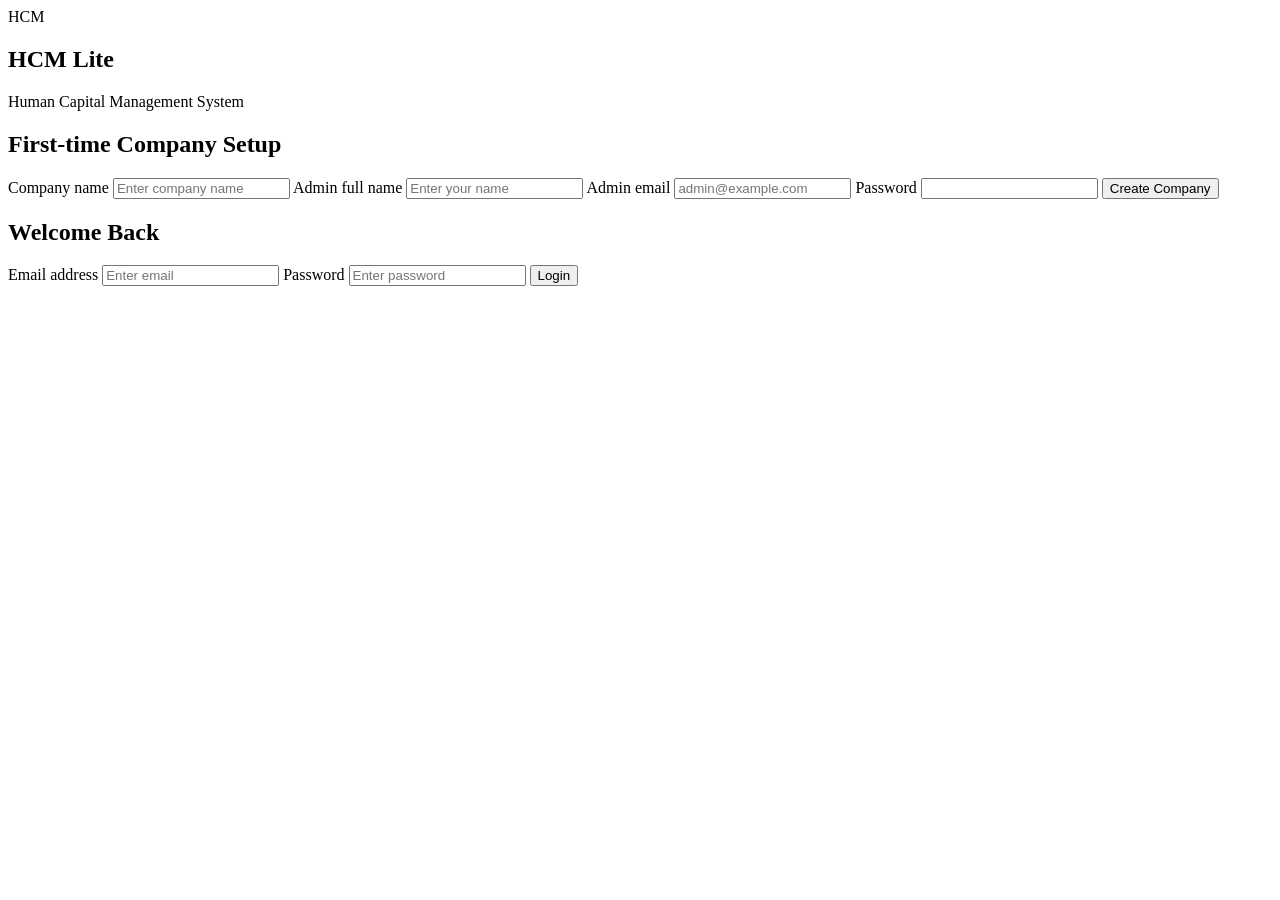
==== index.html @ 9d6d2b4f "Add files via upload" ====
<!DOCTYPE html>
<html lang="en">
<head>
  <meta charset="UTF-8">
  <meta name="viewport" content="width=device-width, initial-scale=1.0">
  <title>HCM Lite | HR Management</title>
  <link rel="stylesheet" href="css/style.css">
</head>
<body>
  <main class="container center">
    <section class="auth-card">
      <div class="logo">HCM</div>
      <h1>HCM Lite</h1>
      <p class="subtitle">Human Capital Management System</p>

      <form id="setupForm" class="hidden">
        <h2>First-time Company Setup</h2>

        <label for="companyName">Company name</label>
        <input id="companyName" required placeholder="Enter company name">

        <label for="adminName">Admin full name</label>
        <input id="adminName" required placeholder="Enter your name">

        <label for="adminEmail">Admin email</label>
        <input id="adminEmail" type="email" required placeholder="admin@example.com">

        <label for="adminPassword">Password</label>
        <input id="adminPassword" type="password" minlength="6" required>

        <button type="submit">Create Company</button>
      </form>

      <form id="loginForm" class="hidden">
        <h2>Welcome Back</h2>

        <label for="email">Email address</label>
        <input id="email" type="email" required placeholder="Enter email">

        <label for="password">Password</label>
        <input id="password" type="password" required placeholder="Enter password">

        <button type="submit">Login</button>
      </form>

      <p id="message" role="status"></p>
    </section>
  </main>

  <script src="js/storage.js"></script>
  <script src="js/app.js"></script>
</body>
</html>
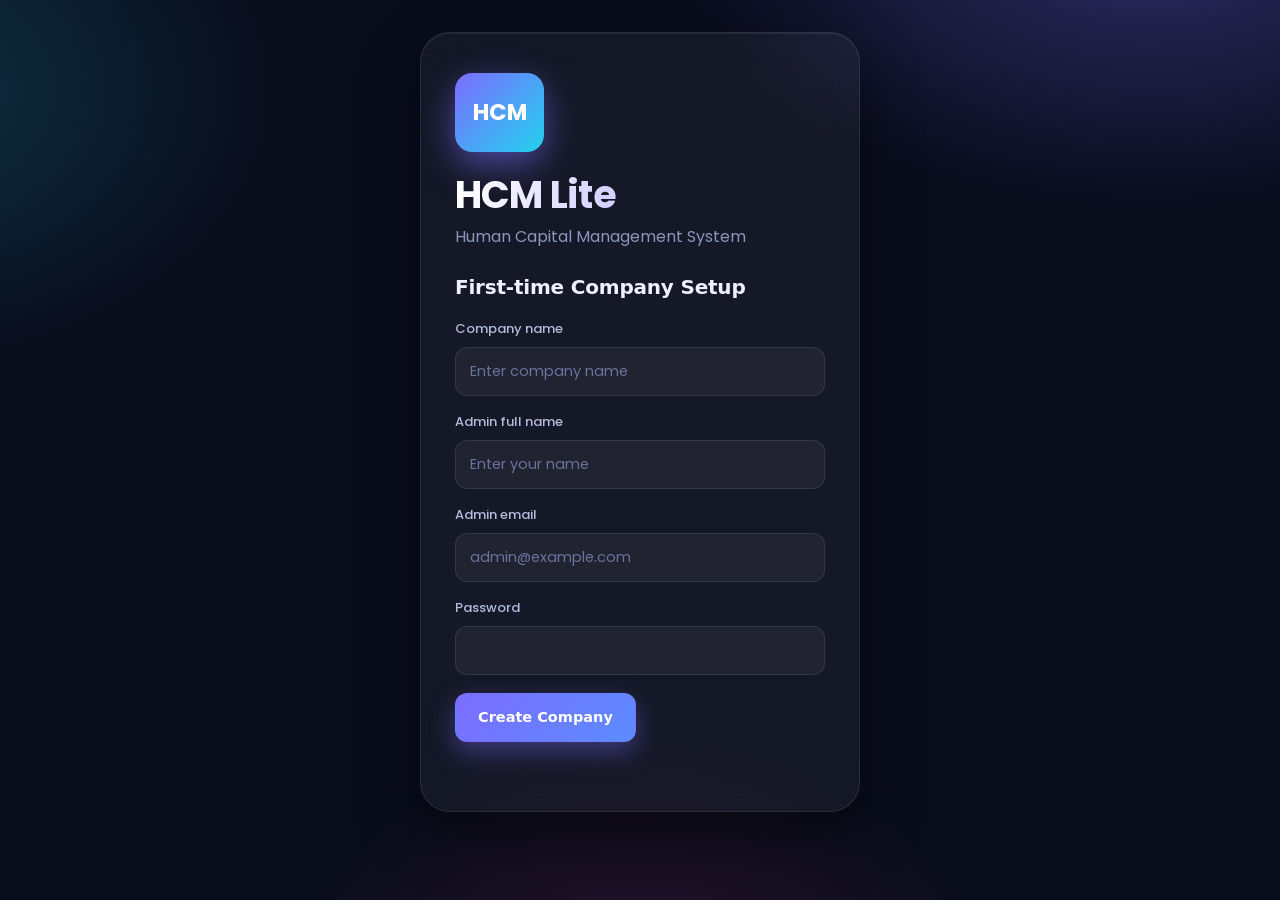
==== commit 39031e9f: "Update index.html" ====
--- a/index.html
+++ b/index.html
@@ -1,11 +1,10 @@
-
 <!DOCTYPE html>
 <html lang="en">
 <head>
   <meta charset="UTF-8">
   <meta name="viewport" content="width=device-width, initial-scale=1.0">
   <title>HCM Lite | HR Management</title>
-  <link rel="stylesheet" href="css/style.css">
+  <link rel="stylesheet" href="style.css">
 </head>
 <body>
   <main class="container center">
@@ -48,7 +47,7 @@
     </section>
   </main>
 
-  <script src="js/storage.js"></script>
-  <script src="js/app.js"></script>
+  <script src="storage.js"></script>
+  <script src="app.js"></script>
 </body>
 </html>
--- a/style.css
+++ b/style.css
@@ -0,0 +1,775 @@
+/* HCM Lite — Midnight glass UI (Poppins) · all class names unchanged */
+@import url("https://fonts.googleapis.com/css2?family=Poppins:wght@400;500;600;700&display=swap");
+
+:root {
+  --bg: #090c1b;
+  --card: rgba(255, 255, 255, 0.05);
+  --card-solid: #131834;
+  --text: #eef0ff;
+  --muted: #8d95bd;
+  --line: rgba(255, 255, 255, 0.09);
+  --ink: #eef0ff;
+  --ink-hover: #ffffff;
+  --accent: #7c6cff;
+  --accent-2: #22d3ee;
+  --accent-soft: rgba(124, 108, 255, 0.16);
+  --in: rgba(52, 211, 153, 0.16);
+  --in-t: #6ee7b7;
+  --in-h: rgba(52, 211, 153, 0.28);
+  --out: rgba(251, 113, 133, 0.16);
+  --out-t: #fda4af;
+  --out-h: rgba(251, 113, 133, 0.28);
+  --leave: rgba(251, 191, 36, 0.16);
+  --leave-t: #fcd34d;
+  --leave-h: rgba(251, 191, 36, 0.28);
+  --late: rgba(250, 204, 21, 0.16);
+  --late-t: #fde047;
+  --radius: 22px;
+  --shadow-sm: 0 1px 0 rgba(255, 255, 255, 0.04) inset, 0 8px 24px rgba(0, 0, 0, 0.25);
+  --shadow-md: 0 1px 0 rgba(255, 255, 255, 0.06) inset, 0 24px 60px rgba(0, 0, 0, 0.45);
+}
+* {
+  margin: 0;
+  padding: 0;
+  box-sizing: border-box;
+}
+[hidden],
+.hidden {
+  display: none !important;
+}
+
+body {
+  font-family: "Poppins", system-ui, "Segoe UI", Arial, sans-serif;
+  background:
+    radial-gradient(800px 500px at 90% -10%, rgba(124, 108, 255, 0.35), transparent 60%),
+    radial-gradient(700px 480px at -10% 10%, rgba(34, 211, 238, 0.2), transparent 60%),
+    radial-gradient(600px 400px at 50% 110%, rgba(236, 72, 153, 0.14), transparent 60%),
+    var(--bg);
+  background-attachment: fixed;
+  color: var(--text);
+  line-height: 1.6;
+  min-height: 100vh;
+  color-scheme: dark;
+  -webkit-font-smoothing: antialiased;
+}
+input,
+select,
+textarea,
+button,
+table {
+  font-family: inherit;
+}
+.container {
+  width: 100%;
+  max-width: 1100px;
+  margin: 0 auto;
+  padding: 28px 18px 64px;
+}
+.container.center {
+  min-height: 100vh;
+  display: flex;
+  align-items: center;
+  justify-content: center;
+}
+
+h1 {
+  font-size: clamp(26px, 4.4vw, 38px);
+  font-weight: 700;
+  letter-spacing: -0.02em;
+  line-height: 1.2;
+  margin-bottom: 6px;
+  background: linear-gradient(90deg, #ffffff, #c4bcff 60%, #7be8fb);
+  -webkit-background-clip: text;
+  background-clip: text;
+  -webkit-text-fill-color: transparent;
+}
+h2 {
+  font-size: 20px;
+  font-weight: 600;
+  letter-spacing: -0.01em;
+  margin-bottom: 16px;
+}
+h3 {
+  font-size: 17px;
+  font-weight: 600;
+  margin-bottom: 6px;
+}
+.subtitle {
+  color: var(--muted);
+  margin-bottom: 22px;
+}
+
+.card,
+.auth-card {
+  background: var(--card);
+  backdrop-filter: blur(18px);
+  -webkit-backdrop-filter: blur(18px);
+  border: 1px solid var(--line);
+  border-radius: var(--radius);
+  padding: 26px;
+  width: 100%;
+  margin-bottom: 20px;
+  box-shadow: var(--shadow-sm);
+}
+.auth-card {
+  max-width: 440px;
+  padding: 40px 34px;
+  border-radius: 30px;
+  box-shadow: var(--shadow-md);
+}
+.logo {
+  width: 89px;
+  height: 79px;
+  background: linear-gradient(135deg, var(--accent), var(--accent-2));
+  color: #fff;
+  border-radius: 17px;
+  display: grid;
+  place-items: center;
+  font-weight: 700;
+  font-size: 23px;
+  margin-bottom: 20px;
+  box-shadow: 0 12px 34px rgba(124, 108, 255, 0.55);
+}
+
+/* Navigation */
+.nav {
+  background: rgba(9, 12, 27, 0.7);
+  backdrop-filter: blur(18px);
+  -webkit-backdrop-filter: blur(18px);
+  color: #fff;
+  position: sticky;
+  top: 0;
+  z-index: 20;
+  border-bottom: 1px solid var(--line);
+}
+.nav-inner {
+  max-width: 1100px;
+  margin: 0 auto;
+  padding: 12px 18px;
+  display: flex;
+  align-items: center;
+  gap: 14px;
+  flex-wrap: wrap;
+}
+.nav-brand {
+  font-weight: 700;
+  font-size: 18px;
+  letter-spacing: -0.01em;
+  flex: 1;
+}
+.nav-links {
+  display: flex;
+  gap: 4px;
+  align-items: center;
+  flex-wrap: wrap;
+}
+.nav a {
+  color: var(--muted);
+  text-decoration: none;
+  padding: 8px 15px;
+  border-radius: 999px;
+  font-size: 14px;
+  font-weight: 500;
+  transition: background 0.2s, color 0.2s;
+}
+.nav a:hover {
+  background: rgba(255, 255, 255, 0.07);
+  color: #fff;
+}
+.nav a.active {
+  background: linear-gradient(135deg, var(--accent), #5b8cff);
+  color: #fff;
+  box-shadow: 0 8px 22px rgba(124, 108, 255, 0.5);
+}
+.nav button {
+  margin: 0 0 0 6px;
+  padding: 8px 16px;
+  background: rgba(255, 255, 255, 0.08);
+  border: 1px solid var(--line);
+  color: #fff;
+  font-size: 14px;
+  border-radius: 999px;
+  box-shadow: none;
+}
+.nav button:hover {
+  background: rgba(255, 255, 255, 0.16);
+  box-shadow: none;
+}
+#navToggle {
+  display: none;
+  background: transparent;
+  color: #fff;
+  border: 1px solid rgba(255, 255, 255, 0.25);
+}
+
+/* Forms */
+label {
+  display: block;
+  font-size: 13px;
+  font-weight: 500;
+  color: #b5bbdc;
+  margin: 16px 0 7px;
+}
+input,
+select,
+textarea {
+  width: 100%;
+  padding: 12px 14px;
+  border: 1.5px solid var(--line);
+  border-radius: 12px;
+  font: inherit;
+  font-size: 14.5px;
+  background: rgba(255, 255, 255, 0.05);
+  color: var(--text);
+  outline: none;
+  transition: border-color 0.2s, box-shadow 0.2s, background 0.2s;
+}
+select option {
+  background: var(--card-solid);
+  color: var(--text);
+}
+input::placeholder,
+textarea::placeholder {
+  color: #6b739c;
+}
+input:focus,
+select:focus,
+textarea:focus {
+  border-color: var(--accent);
+  background: rgba(124, 108, 255, 0.08);
+  box-shadow: 0 0 0 4px rgba(124, 108, 255, 0.2);
+}
+textarea {
+  min-height: 96px;
+  resize: vertical;
+}
+input[type="checkbox"] {
+  width: auto;
+  margin-right: 6px;
+  accent-color: var(--accent);
+}
+.form-grid {
+  display: grid;
+  gap: 0 18px;
+  grid-template-columns: repeat(auto-fit, minmax(220px, 1fr));
+}
+.checks {
+  display: flex;
+  flex-wrap: wrap;
+  gap: 8px 18px;
+  margin-top: 4px;
+}
+.checks label {
+  font-weight: 500;
+  color: var(--text);
+  margin: 0;
+}
+
+/* Buttons */
+button {
+  margin-top: 18px;
+  padding: 12px 22px;
+  border: 1px solid transparent;
+  border-radius: 12px;
+  background: linear-gradient(135deg, var(--accent), #5b8cff);
+  color: #fff;
+  font: inherit;
+  font-size: 14.5px;
+  font-weight: 600;
+  cursor: pointer;
+  box-shadow: 0 10px 26px rgba(124, 108, 255, 0.4);
+  transition: transform 0.15s, box-shadow 0.15s, filter 0.2s, background 0.2s;
+}
+button:hover {
+  filter: brightness(1.1);
+  box-shadow: 0 12px 32px rgba(124, 108, 255, 0.55);
+}
+button:active {
+  transform: translateY(1px) scale(0.99);
+}
+button:focus-visible,
+.nav a:focus-visible {
+  outline: 3px solid rgba(34, 211, 238, 0.6);
+  outline-offset: 2px;
+}
+button:disabled {
+  opacity: 0.4;
+  cursor: not-allowed;
+  box-shadow: none;
+  transform: none;
+  filter: none;
+}
+.btn-ghost {
+  background: rgba(255, 255, 255, 0.06);
+  color: var(--ink);
+  border-color: var(--line);
+  box-shadow: none;
+}
+.btn-ghost:hover {
+  background: rgba(255, 255, 255, 0.12);
+  box-shadow: none;
+  filter: none;
+}
+.btn-in,
+#checkInBtn {
+  background: var(--in);
+  color: var(--in-t);
+  border-color: rgba(52, 211, 153, 0.35);
+  box-shadow: 0 10px 28px rgba(52, 211, 153, 0.14);
+}
+.btn-in:hover:not(:disabled),
+#checkInBtn:hover:not(:disabled) {
+  background: var(--in-h);
+  box-shadow: 0 12px 34px rgba(52, 211, 153, 0.3);
+  filter: none;
+}
+.btn-out,
+#checkOutBtn {
+  background: var(--out);
+  color: var(--out-t);
+  border-color: rgba(251, 113, 133, 0.35);
+  box-shadow: 0 10px 28px rgba(251, 113, 133, 0.14);
+}
+.btn-out:hover:not(:disabled),
+#checkOutBtn:hover:not(:disabled) {
+  background: var(--out-h);
+  box-shadow: 0 12px 34px rgba(251, 113, 133, 0.3);
+  filter: none;
+}
+.btn-leave,
+#leaveForm button {
+  background: var(--leave);
+  color: var(--leave-t);
+  border-color: rgba(251, 191, 36, 0.35);
+  box-shadow: 0 10px 28px rgba(251, 191, 36, 0.12);
+}
+.btn-leave:hover,
+#leaveForm button:hover {
+  background: var(--leave-h);
+  box-shadow: 0 12px 34px rgba(251, 191, 36, 0.28);
+  filter: none;
+}
+.attendance-actions {
+  display: flex;
+  gap: 14px;
+}
+.attendance-actions button {
+  flex: 1;
+  padding: 22px;
+  font-size: 18px;
+  border-radius: 20px;
+}
+.row-actions {
+  display: flex;
+  gap: 8px;
+  flex-wrap: wrap;
+}
+.row-actions button {
+  margin-top: 12px;
+  padding: 8px 16px;
+  font-size: 13.5px;
+  border-radius: 10px;
+}
+
+p[role="status"] {
+  min-height: 1.2em;
+  margin-top: 12px;
+  font-size: 14px;
+  color: var(--muted);
+}
+#message.error {
+  color: #fb7185;
+}
+#message.success {
+  color: #34d399;
+}
+
+/* Stats */
+.grid {
+  display: grid;
+  gap: 14px;
+  grid-template-columns: repeat(auto-fit, minmax(160px, 1fr));
+  margin-bottom: 20px;
+}
+.stat {
+  background: var(--card);
+  backdrop-filter: blur(18px);
+  -webkit-backdrop-filter: blur(18px);
+  border: 1px solid var(--line);
+  border-radius: var(--radius);
+  padding: 20px;
+  box-shadow: var(--shadow-sm);
+}
+.stat span {
+  display: block;
+  font-size: 13px;
+  font-weight: 500;
+  color: var(--muted);
+}
+.stat strong {
+  font-size: 34px;
+  font-weight: 700;
+  letter-spacing: -0.02em;
+  line-height: 1.3;
+}
+.stat.s-in {
+  background: linear-gradient(145deg, rgba(52, 211, 153, 0.22), rgba(52, 211, 153, 0.05));
+  color: var(--in-t);
+  border-color: rgba(52, 211, 153, 0.3);
+}
+.stat.s-in span {
+  color: var(--in-t);
+}
+.stat.s-late {
+  background: linear-gradient(145deg, rgba(250, 204, 21, 0.22), rgba(250, 204, 21, 0.05));
+  color: var(--late-t);
+  border-color: rgba(250, 204, 21, 0.3);
+}
+.stat.s-late span {
+  color: var(--late-t);
+}
+.stat.s-leave {
+  background: linear-gradient(145deg, rgba(251, 146, 60, 0.24), rgba(251, 146, 60, 0.05));
+  color: var(--leave-t);
+  border-color: rgba(251, 146, 60, 0.3);
+}
+.stat.s-leave span {
+  color: var(--leave-t);
+}
+
+/* Lists / rows */
+.emp-card,
+#leaveList section {
+  border: 1px solid var(--line);
+  border-radius: 18px;
+  padding: 18px;
+  margin-top: 14px;
+  background: rgba(255, 255, 255, 0.03);
+  transition: border-color 0.2s, background 0.2s;
+}
+.emp-card:hover,
+#leaveList section:hover {
+  background: rgba(124, 108, 255, 0.08);
+  border-color: rgba(124, 108, 255, 0.4);
+}
+.rec {
+  padding: 12px 16px;
+  margin: 10px 0;
+  border: 1px solid var(--line);
+  border-left: 5px solid #5b6290;
+  border-radius: 12px;
+  overflow-wrap: anywhere;
+  background: rgba(255, 255, 255, 0.04);
+}
+.rec.present {
+  border-left-color: #34d399;
+  background: rgba(52, 211, 153, 0.09);
+}
+.rec.late {
+  border-left-color: #facc15;
+  background: rgba(250, 204, 21, 0.09);
+}
+.rec.half {
+  border-left-color: #8d95bd;
+  background: rgba(141, 149, 189, 0.1);
+}
+.rec.leave {
+  border-left-color: #fb923c;
+  background: rgba(251, 146, 60, 0.1);
+}
+
+/* Tables */
+.table-wrap {
+  overflow-x: auto;
+  margin-top: 12px;
+  border: 1px solid var(--line);
+  border-radius: 16px;
+  background: rgba(255, 255, 255, 0.02);
+}
+table {
+  width: 100%;
+  border-collapse: collapse;
+  font-size: 14px;
+}
+th,
+td {
+  padding: 13px 14px;
+  border-bottom: 1px solid var(--line);
+  text-align: left;
+  white-space: nowrap;
+}
+tbody tr:hover td {
+  background: rgba(124, 108, 255, 0.08);
+}
+tbody tr:last-child td {
+  border-bottom: none;
+}
+th {
+  background: rgba(255, 255, 255, 0.05);
+  font-size: 12.5px;
+  font-weight: 600;
+  color: var(--muted);
+}
+tfoot td {
+  font-weight: 700;
+  background: rgba(255, 255, 255, 0.05);
+}
+.tag {
+  display: inline-block;
+  padding: 3px 12px;
+  border-radius: 999px;
+  font-size: 12px;
+  font-weight: 600;
+  background: rgba(255, 255, 255, 0.1);
+  color: #c9cdea;
+}
+.tag-present {
+  background: var(--in);
+  color: var(--in-t);
+}
+.tag-late {
+  background: var(--late);
+  color: var(--late-t);
+}
+.tag-incomplete,
+.tag-absent {
+  background: var(--out);
+  color: var(--out-t);
+}
+.tag-leave {
+  background: var(--leave);
+  color: var(--leave-t);
+}
+.tag-paid {
+  background: var(--in);
+  color: var(--in-t);
+}
+.tag-pending {
+  background: var(--leave);
+  color: var(--leave-t);
+}
+.toolbar {
+  display: flex;
+  gap: 14px;
+  align-items: flex-end;
+  flex-wrap: wrap;
+}
+.toolbar > div {
+  flex: 1;
+  min-width: 180px;
+}
+.toolbar button {
+  margin-top: 0;
+}
+
+/* Salary slip */
+.slip {
+  background: linear-gradient(160deg, #181e45, #10142e);
+  color: var(--text);
+  border: 1px solid rgba(124, 108, 255, 0.35);
+  border-top: 6px solid var(--accent);
+  border-radius: 22px;
+  padding: 30px;
+  margin-top: 18px;
+  box-shadow: var(--shadow-md);
+}
+.slip-head {
+  display: flex;
+  justify-content: space-between;
+  gap: 12px;
+  flex-wrap: wrap;
+  border-bottom: 1px dashed rgba(255, 255, 255, 0.2);
+  padding-bottom: 16px;
+  margin-bottom: 18px;
+}
+.slip-head h3 {
+  font-size: 22px;
+  font-weight: 700;
+  margin: 0;
+}
+.slip-title {
+  text-align: right;
+}
+.slip-title strong {
+  display: block;
+  letter-spacing: 2px;
+  color: var(--accent-2);
+}
+.slip-info {
+  display: grid;
+  gap: 12px 18px;
+  grid-template-columns: repeat(auto-fit, minmax(200px, 1fr));
+  margin-bottom: 20px;
+  padding: 16px;
+  background: rgba(255, 255, 255, 0.05);
+  border-radius: 14px;
+}
+.slip-info div span {
+  display: block;
+  font-size: 11.5px;
+  font-weight: 500;
+  color: var(--muted);
+  text-transform: uppercase;
+  letter-spacing: 0.04em;
+}
+.slip-cols {
+  display: grid;
+  gap: 18px;
+  grid-template-columns: repeat(auto-fit, minmax(260px, 1fr));
+}
+.slip-cols h4 {
+  background: var(--accent-soft);
+  color: #c4bcff;
+  padding: 8px 12px;
+  border-radius: 10px;
+  margin-bottom: 4px;
+  font-size: 14px;
+  font-weight: 600;
+}
+.slip td {
+  white-space: normal;
+}
+.slip td:last-child {
+  text-align: right;
+  font-weight: 500;
+}
+.slip-chips {
+  display: flex;
+  flex-wrap: wrap;
+  gap: 8px;
+  margin: 18px 0;
+}
+.slip-net {
+  background: linear-gradient(135deg, var(--accent), #5b8cff 60%, var(--accent-2));
+  color: #fff;
+  border-radius: 18px;
+  padding: 20px 22px;
+  display: flex;
+  justify-content: space-between;
+  align-items: center;
+  gap: 10px;
+  flex-wrap: wrap;
+  font-size: 17px;
+  box-shadow: 0 16px 40px rgba(124, 108, 255, 0.45);
+}
+.slip-net strong {
+  font-size: 28px;
+  font-weight: 700;
+  letter-spacing: -0.01em;
+}
+.slip-pay {
+  border: 1.5px dashed rgba(255, 255, 255, 0.22);
+  border-radius: 14px;
+  padding: 16px;
+  margin-top: 18px;
+}
+.slip-sign {
+  display: grid;
+  grid-template-columns: 1fr 1fr;
+  gap: 40px;
+  margin-top: 48px;
+}
+.slip-sign div {
+  border-top: 1.5px solid rgba(255, 255, 255, 0.5);
+  padding-top: 8px;
+  font-size: 13px;
+  color: var(--muted);
+  text-align: center;
+}
+.slip-note {
+  color: var(--muted);
+  font-size: 13px;
+  margin-top: 14px;
+}
+
+/* Responsive */
+@media (max-width: 720px) {
+  #navToggle {
+    display: block;
+    margin: 0;
+    box-shadow: none;
+  }
+  .nav-links {
+    display: none;
+    width: 100%;
+    flex-direction: column;
+    align-items: stretch;
+    padding-bottom: 6px;
+  }
+  .nav-links.open {
+    display: flex;
+  }
+  .nav a {
+    border-radius: 12px;
+  }
+  .nav-links button {
+    width: 100%;
+    margin: 4px 0 0;
+    border-radius: 12px;
+  }
+  .card,
+  .auth-card {
+    padding: 20px;
+  }
+  .attendance-actions {
+    flex-direction: column;
+  }
+  .toolbar button,
+  .row-actions button {
+    width: 100%;
+  }
+  .slip {
+    padding: 18px;
+  }
+  .slip-title {
+    text-align: left;
+  }
+  .slip-sign {
+    gap: 16px;
+  }
+}
+
+@media (prefers-reduced-motion: reduce) {
+  * {
+    transition: none !important;
+  }
+}
+
+/* Print only the slip (white paper-friendly) */
+@media print {
+  body * {
+    visibility: hidden;
+  }
+  body {
+    background: #fff;
+  }
+  .slip,
+  .slip * {
+    visibility: visible;
+    color: #000 !important;
+  }
+  .slip {
+    position: absolute;
+    left: 0;
+    top: 0;
+    width: 100%;
+    background: #fff;
+    border: 2px solid #000;
+    box-shadow: none;
+  }
+  .slip-info {
+    background: #fff;
+  }
+  .slip-net {
+    background: #fff;
+    border: 2px solid #000;
+    box-shadow: none;
+  }
+  .slip-cols h4 {
+    background: #fff;
+    border-bottom: 1px solid #000;
+  }
+  .slip-sign div {
+    border-top-color: #000;
+  }
+}
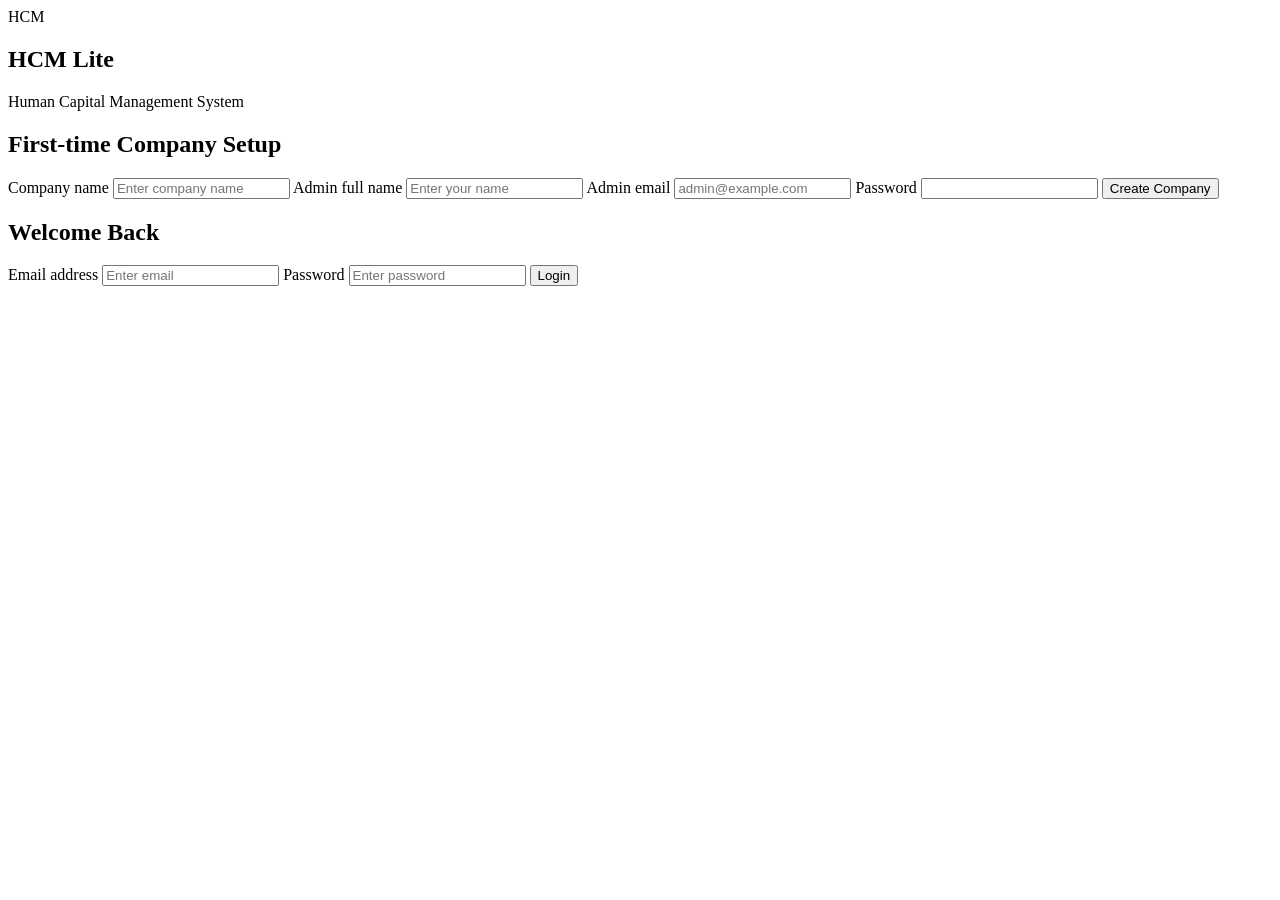
==== commit 2e9f5d4b: "Update stylesheet and script paths in index.html" ====
--- a/index.html
+++ b/index.html
@@ -4,7 +4,7 @@
   <meta charset="UTF-8">
   <meta name="viewport" content="width=device-width, initial-scale=1.0">
   <title>HCM Lite | HR Management</title>
-  <link rel="stylesheet" href="style.css">
+  <link rel="stylesheet" href="css/style.css">
 </head>
 <body>
   <main class="container center">
@@ -47,7 +47,7 @@
     </section>
   </main>
 
-  <script src="storage.js"></script>
-  <script src="app.js"></script>
+  <script src="js/storage.js"></script>
+  <script src="js/app.js"></script>
 </body>
 </html>
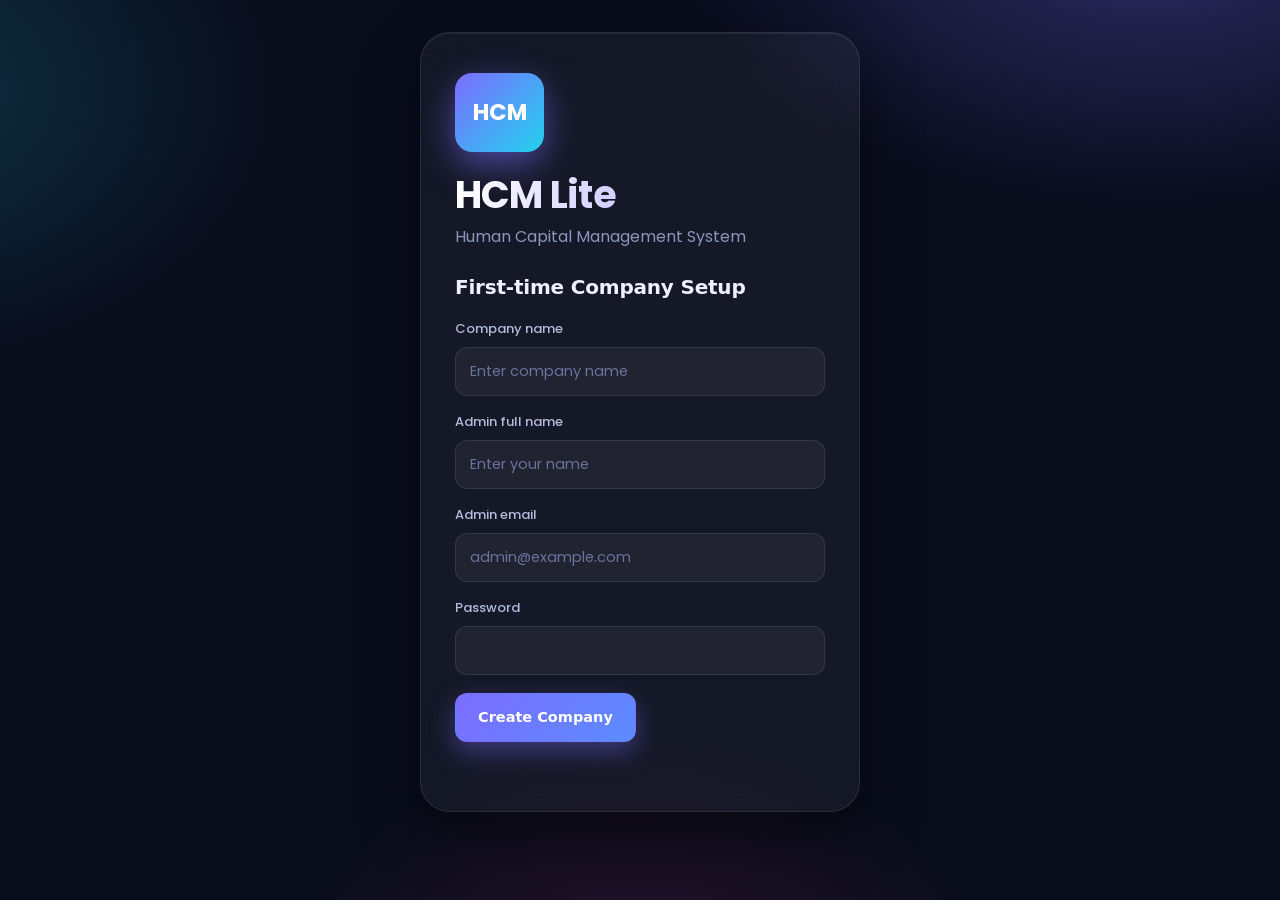
==== commit bb7dca28: "Update index.html" ====
--- a/index.html
+++ b/index.html
@@ -4,7 +4,7 @@
   <meta charset="UTF-8">
   <meta name="viewport" content="width=device-width, initial-scale=1.0">
   <title>HCM Lite | HR Management</title>
-  <link rel="stylesheet" href="css/style.css">
+  <link rel="stylesheet" href="style.css">
 </head>
 <body>
   <main class="container center">
@@ -47,7 +47,7 @@
     </section>
   </main>
 
-  <script src="js/storage.js"></script>
-  <script src="js/app.js"></script>
+  <script src="storage.js"></script>
+  <script src="app.js"></script>
 </body>
 </html>
--- a/style.css
+++ b/style.css
@@ -0,0 +1,775 @@
+/* HCM Lite — Midnight glass UI (Poppins) · all class names unchanged */
+@import url("https://fonts.googleapis.com/css2?family=Poppins:wght@400;500;600;700&display=swap");
+
+:root {
+  --bg: #090c1b;
+  --card: rgba(255, 255, 255, 0.05);
+  --card-solid: #131834;
+  --text: #eef0ff;
+  --muted: #8d95bd;
+  --line: rgba(255, 255, 255, 0.09);
+  --ink: #eef0ff;
+  --ink-hover: #ffffff;
+  --accent: #7c6cff;
+  --accent-2: #22d3ee;
+  --accent-soft: rgba(124, 108, 255, 0.16);
+  --in: rgba(52, 211, 153, 0.16);
+  --in-t: #6ee7b7;
+  --in-h: rgba(52, 211, 153, 0.28);
+  --out: rgba(251, 113, 133, 0.16);
+  --out-t: #fda4af;
+  --out-h: rgba(251, 113, 133, 0.28);
+  --leave: rgba(251, 191, 36, 0.16);
+  --leave-t: #fcd34d;
+  --leave-h: rgba(251, 191, 36, 0.28);
+  --late: rgba(250, 204, 21, 0.16);
+  --late-t: #fde047;
+  --radius: 22px;
+  --shadow-sm: 0 1px 0 rgba(255, 255, 255, 0.04) inset, 0 8px 24px rgba(0, 0, 0, 0.25);
+  --shadow-md: 0 1px 0 rgba(255, 255, 255, 0.06) inset, 0 24px 60px rgba(0, 0, 0, 0.45);
+}
+* {
+  margin: 0;
+  padding: 0;
+  box-sizing: border-box;
+}
+[hidden],
+.hidden {
+  display: none !important;
+}
+
+body {
+  font-family: "Poppins", system-ui, "Segoe UI", Arial, sans-serif;
+  background:
+    radial-gradient(800px 500px at 90% -10%, rgba(124, 108, 255, 0.35), transparent 60%),
+    radial-gradient(700px 480px at -10% 10%, rgba(34, 211, 238, 0.2), transparent 60%),
+    radial-gradient(600px 400px at 50% 110%, rgba(236, 72, 153, 0.14), transparent 60%),
+    var(--bg);
+  background-attachment: fixed;
+  color: var(--text);
+  line-height: 1.6;
+  min-height: 100vh;
+  color-scheme: dark;
+  -webkit-font-smoothing: antialiased;
+}
+input,
+select,
+textarea,
+button,
+table {
+  font-family: inherit;
+}
+.container {
+  width: 100%;
+  max-width: 1100px;
+  margin: 0 auto;
+  padding: 28px 18px 64px;
+}
+.container.center {
+  min-height: 100vh;
+  display: flex;
+  align-items: center;
+  justify-content: center;
+}
+
+h1 {
+  font-size: clamp(26px, 4.4vw, 38px);
+  font-weight: 700;
+  letter-spacing: -0.02em;
+  line-height: 1.2;
+  margin-bottom: 6px;
+  background: linear-gradient(90deg, #ffffff, #c4bcff 60%, #7be8fb);
+  -webkit-background-clip: text;
+  background-clip: text;
+  -webkit-text-fill-color: transparent;
+}
+h2 {
+  font-size: 20px;
+  font-weight: 600;
+  letter-spacing: -0.01em;
+  margin-bottom: 16px;
+}
+h3 {
+  font-size: 17px;
+  font-weight: 600;
+  margin-bottom: 6px;
+}
+.subtitle {
+  color: var(--muted);
+  margin-bottom: 22px;
+}
+
+.card,
+.auth-card {
+  background: var(--card);
+  backdrop-filter: blur(18px);
+  -webkit-backdrop-filter: blur(18px);
+  border: 1px solid var(--line);
+  border-radius: var(--radius);
+  padding: 26px;
+  width: 100%;
+  margin-bottom: 20px;
+  box-shadow: var(--shadow-sm);
+}
+.auth-card {
+  max-width: 440px;
+  padding: 40px 34px;
+  border-radius: 30px;
+  box-shadow: var(--shadow-md);
+}
+.logo {
+  width: 89px;
+  height: 79px;
+  background: linear-gradient(135deg, var(--accent), var(--accent-2));
+  color: #fff;
+  border-radius: 17px;
+  display: grid;
+  place-items: center;
+  font-weight: 700;
+  font-size: 23px;
+  margin-bottom: 20px;
+  box-shadow: 0 12px 34px rgba(124, 108, 255, 0.55);
+}
+
+/* Navigation */
+.nav {
+  background: rgba(9, 12, 27, 0.7);
+  backdrop-filter: blur(18px);
+  -webkit-backdrop-filter: blur(18px);
+  color: #fff;
+  position: sticky;
+  top: 0;
+  z-index: 20;
+  border-bottom: 1px solid var(--line);
+}
+.nav-inner {
+  max-width: 1100px;
+  margin: 0 auto;
+  padding: 12px 18px;
+  display: flex;
+  align-items: center;
+  gap: 14px;
+  flex-wrap: wrap;
+}
+.nav-brand {
+  font-weight: 700;
+  font-size: 18px;
+  letter-spacing: -0.01em;
+  flex: 1;
+}
+.nav-links {
+  display: flex;
+  gap: 4px;
+  align-items: center;
+  flex-wrap: wrap;
+}
+.nav a {
+  color: var(--muted);
+  text-decoration: none;
+  padding: 8px 15px;
+  border-radius: 999px;
+  font-size: 14px;
+  font-weight: 500;
+  transition: background 0.2s, color 0.2s;
+}
+.nav a:hover {
+  background: rgba(255, 255, 255, 0.07);
+  color: #fff;
+}
+.nav a.active {
+  background: linear-gradient(135deg, var(--accent), #5b8cff);
+  color: #fff;
+  box-shadow: 0 8px 22px rgba(124, 108, 255, 0.5);
+}
+.nav button {
+  margin: 0 0 0 6px;
+  padding: 8px 16px;
+  background: rgba(255, 255, 255, 0.08);
+  border: 1px solid var(--line);
+  color: #fff;
+  font-size: 14px;
+  border-radius: 999px;
+  box-shadow: none;
+}
+.nav button:hover {
+  background: rgba(255, 255, 255, 0.16);
+  box-shadow: none;
+}
+#navToggle {
+  display: none;
+  background: transparent;
+  color: #fff;
+  border: 1px solid rgba(255, 255, 255, 0.25);
+}
+
+/* Forms */
+label {
+  display: block;
+  font-size: 13px;
+  font-weight: 500;
+  color: #b5bbdc;
+  margin: 16px 0 7px;
+}
+input,
+select,
+textarea {
+  width: 100%;
+  padding: 12px 14px;
+  border: 1.5px solid var(--line);
+  border-radius: 12px;
+  font: inherit;
+  font-size: 14.5px;
+  background: rgba(255, 255, 255, 0.05);
+  color: var(--text);
+  outline: none;
+  transition: border-color 0.2s, box-shadow 0.2s, background 0.2s;
+}
+select option {
+  background: var(--card-solid);
+  color: var(--text);
+}
+input::placeholder,
+textarea::placeholder {
+  color: #6b739c;
+}
+input:focus,
+select:focus,
+textarea:focus {
+  border-color: var(--accent);
+  background: rgba(124, 108, 255, 0.08);
+  box-shadow: 0 0 0 4px rgba(124, 108, 255, 0.2);
+}
+textarea {
+  min-height: 96px;
+  resize: vertical;
+}
+input[type="checkbox"] {
+  width: auto;
+  margin-right: 6px;
+  accent-color: var(--accent);
+}
+.form-grid {
+  display: grid;
+  gap: 0 18px;
+  grid-template-columns: repeat(auto-fit, minmax(220px, 1fr));
+}
+.checks {
+  display: flex;
+  flex-wrap: wrap;
+  gap: 8px 18px;
+  margin-top: 4px;
+}
+.checks label {
+  font-weight: 500;
+  color: var(--text);
+  margin: 0;
+}
+
+/* Buttons */
+button {
+  margin-top: 18px;
+  padding: 12px 22px;
+  border: 1px solid transparent;
+  border-radius: 12px;
+  background: linear-gradient(135deg, var(--accent), #5b8cff);
+  color: #fff;
+  font: inherit;
+  font-size: 14.5px;
+  font-weight: 600;
+  cursor: pointer;
+  box-shadow: 0 10px 26px rgba(124, 108, 255, 0.4);
+  transition: transform 0.15s, box-shadow 0.15s, filter 0.2s, background 0.2s;
+}
+button:hover {
+  filter: brightness(1.1);
+  box-shadow: 0 12px 32px rgba(124, 108, 255, 0.55);
+}
+button:active {
+  transform: translateY(1px) scale(0.99);
+}
+button:focus-visible,
+.nav a:focus-visible {
+  outline: 3px solid rgba(34, 211, 238, 0.6);
+  outline-offset: 2px;
+}
+button:disabled {
+  opacity: 0.4;
+  cursor: not-allowed;
+  box-shadow: none;
+  transform: none;
+  filter: none;
+}
+.btn-ghost {
+  background: rgba(255, 255, 255, 0.06);
+  color: var(--ink);
+  border-color: var(--line);
+  box-shadow: none;
+}
+.btn-ghost:hover {
+  background: rgba(255, 255, 255, 0.12);
+  box-shadow: none;
+  filter: none;
+}
+.btn-in,
+#checkInBtn {
+  background: var(--in);
+  color: var(--in-t);
+  border-color: rgba(52, 211, 153, 0.35);
+  box-shadow: 0 10px 28px rgba(52, 211, 153, 0.14);
+}
+.btn-in:hover:not(:disabled),
+#checkInBtn:hover:not(:disabled) {
+  background: var(--in-h);
+  box-shadow: 0 12px 34px rgba(52, 211, 153, 0.3);
+  filter: none;
+}
+.btn-out,
+#checkOutBtn {
+  background: var(--out);
+  color: var(--out-t);
+  border-color: rgba(251, 113, 133, 0.35);
+  box-shadow: 0 10px 28px rgba(251, 113, 133, 0.14);
+}
+.btn-out:hover:not(:disabled),
+#checkOutBtn:hover:not(:disabled) {
+  background: var(--out-h);
+  box-shadow: 0 12px 34px rgba(251, 113, 133, 0.3);
+  filter: none;
+}
+.btn-leave,
+#leaveForm button {
+  background: var(--leave);
+  color: var(--leave-t);
+  border-color: rgba(251, 191, 36, 0.35);
+  box-shadow: 0 10px 28px rgba(251, 191, 36, 0.12);
+}
+.btn-leave:hover,
+#leaveForm button:hover {
+  background: var(--leave-h);
+  box-shadow: 0 12px 34px rgba(251, 191, 36, 0.28);
+  filter: none;
+}
+.attendance-actions {
+  display: flex;
+  gap: 14px;
+}
+.attendance-actions button {
+  flex: 1;
+  padding: 22px;
+  font-size: 18px;
+  border-radius: 20px;
+}
+.row-actions {
+  display: flex;
+  gap: 8px;
+  flex-wrap: wrap;
+}
+.row-actions button {
+  margin-top: 12px;
+  padding: 8px 16px;
+  font-size: 13.5px;
+  border-radius: 10px;
+}
+
+p[role="status"] {
+  min-height: 1.2em;
+  margin-top: 12px;
+  font-size: 14px;
+  color: var(--muted);
+}
+#message.error {
+  color: #fb7185;
+}
+#message.success {
+  color: #34d399;
+}
+
+/* Stats */
+.grid {
+  display: grid;
+  gap: 14px;
+  grid-template-columns: repeat(auto-fit, minmax(160px, 1fr));
+  margin-bottom: 20px;
+}
+.stat {
+  background: var(--card);
+  backdrop-filter: blur(18px);
+  -webkit-backdrop-filter: blur(18px);
+  border: 1px solid var(--line);
+  border-radius: var(--radius);
+  padding: 20px;
+  box-shadow: var(--shadow-sm);
+}
+.stat span {
+  display: block;
+  font-size: 13px;
+  font-weight: 500;
+  color: var(--muted);
+}
+.stat strong {
+  font-size: 34px;
+  font-weight: 700;
+  letter-spacing: -0.02em;
+  line-height: 1.3;
+}
+.stat.s-in {
+  background: linear-gradient(145deg, rgba(52, 211, 153, 0.22), rgba(52, 211, 153, 0.05));
+  color: var(--in-t);
+  border-color: rgba(52, 211, 153, 0.3);
+}
+.stat.s-in span {
+  color: var(--in-t);
+}
+.stat.s-late {
+  background: linear-gradient(145deg, rgba(250, 204, 21, 0.22), rgba(250, 204, 21, 0.05));
+  color: var(--late-t);
+  border-color: rgba(250, 204, 21, 0.3);
+}
+.stat.s-late span {
+  color: var(--late-t);
+}
+.stat.s-leave {
+  background: linear-gradient(145deg, rgba(251, 146, 60, 0.24), rgba(251, 146, 60, 0.05));
+  color: var(--leave-t);
+  border-color: rgba(251, 146, 60, 0.3);
+}
+.stat.s-leave span {
+  color: var(--leave-t);
+}
+
+/* Lists / rows */
+.emp-card,
+#leaveList section {
+  border: 1px solid var(--line);
+  border-radius: 18px;
+  padding: 18px;
+  margin-top: 14px;
+  background: rgba(255, 255, 255, 0.03);
+  transition: border-color 0.2s, background 0.2s;
+}
+.emp-card:hover,
+#leaveList section:hover {
+  background: rgba(124, 108, 255, 0.08);
+  border-color: rgba(124, 108, 255, 0.4);
+}
+.rec {
+  padding: 12px 16px;
+  margin: 10px 0;
+  border: 1px solid var(--line);
+  border-left: 5px solid #5b6290;
+  border-radius: 12px;
+  overflow-wrap: anywhere;
+  background: rgba(255, 255, 255, 0.04);
+}
+.rec.present {
+  border-left-color: #34d399;
+  background: rgba(52, 211, 153, 0.09);
+}
+.rec.late {
+  border-left-color: #facc15;
+  background: rgba(250, 204, 21, 0.09);
+}
+.rec.half {
+  border-left-color: #8d95bd;
+  background: rgba(141, 149, 189, 0.1);
+}
+.rec.leave {
+  border-left-color: #fb923c;
+  background: rgba(251, 146, 60, 0.1);
+}
+
+/* Tables */
+.table-wrap {
+  overflow-x: auto;
+  margin-top: 12px;
+  border: 1px solid var(--line);
+  border-radius: 16px;
+  background: rgba(255, 255, 255, 0.02);
+}
+table {
+  width: 100%;
+  border-collapse: collapse;
+  font-size: 14px;
+}
+th,
+td {
+  padding: 13px 14px;
+  border-bottom: 1px solid var(--line);
+  text-align: left;
+  white-space: nowrap;
+}
+tbody tr:hover td {
+  background: rgba(124, 108, 255, 0.08);
+}
+tbody tr:last-child td {
+  border-bottom: none;
+}
+th {
+  background: rgba(255, 255, 255, 0.05);
+  font-size: 12.5px;
+  font-weight: 600;
+  color: var(--muted);
+}
+tfoot td {
+  font-weight: 700;
+  background: rgba(255, 255, 255, 0.05);
+}
+.tag {
+  display: inline-block;
+  padding: 3px 12px;
+  border-radius: 999px;
+  font-size: 12px;
+  font-weight: 600;
+  background: rgba(255, 255, 255, 0.1);
+  color: #c9cdea;
+}
+.tag-present {
+  background: var(--in);
+  color: var(--in-t);
+}
+.tag-late {
+  background: var(--late);
+  color: var(--late-t);
+}
+.tag-incomplete,
+.tag-absent {
+  background: var(--out);
+  color: var(--out-t);
+}
+.tag-leave {
+  background: var(--leave);
+  color: var(--leave-t);
+}
+.tag-paid {
+  background: var(--in);
+  color: var(--in-t);
+}
+.tag-pending {
+  background: var(--leave);
+  color: var(--leave-t);
+}
+.toolbar {
+  display: flex;
+  gap: 14px;
+  align-items: flex-end;
+  flex-wrap: wrap;
+}
+.toolbar > div {
+  flex: 1;
+  min-width: 180px;
+}
+.toolbar button {
+  margin-top: 0;
+}
+
+/* Salary slip */
+.slip {
+  background: linear-gradient(160deg, #181e45, #10142e);
+  color: var(--text);
+  border: 1px solid rgba(124, 108, 255, 0.35);
+  border-top: 6px solid var(--accent);
+  border-radius: 22px;
+  padding: 30px;
+  margin-top: 18px;
+  box-shadow: var(--shadow-md);
+}
+.slip-head {
+  display: flex;
+  justify-content: space-between;
+  gap: 12px;
+  flex-wrap: wrap;
+  border-bottom: 1px dashed rgba(255, 255, 255, 0.2);
+  padding-bottom: 16px;
+  margin-bottom: 18px;
+}
+.slip-head h3 {
+  font-size: 22px;
+  font-weight: 700;
+  margin: 0;
+}
+.slip-title {
+  text-align: right;
+}
+.slip-title strong {
+  display: block;
+  letter-spacing: 2px;
+  color: var(--accent-2);
+}
+.slip-info {
+  display: grid;
+  gap: 12px 18px;
+  grid-template-columns: repeat(auto-fit, minmax(200px, 1fr));
+  margin-bottom: 20px;
+  padding: 16px;
+  background: rgba(255, 255, 255, 0.05);
+  border-radius: 14px;
+}
+.slip-info div span {
+  display: block;
+  font-size: 11.5px;
+  font-weight: 500;
+  color: var(--muted);
+  text-transform: uppercase;
+  letter-spacing: 0.04em;
+}
+.slip-cols {
+  display: grid;
+  gap: 18px;
+  grid-template-columns: repeat(auto-fit, minmax(260px, 1fr));
+}
+.slip-cols h4 {
+  background: var(--accent-soft);
+  color: #c4bcff;
+  padding: 8px 12px;
+  border-radius: 10px;
+  margin-bottom: 4px;
+  font-size: 14px;
+  font-weight: 600;
+}
+.slip td {
+  white-space: normal;
+}
+.slip td:last-child {
+  text-align: right;
+  font-weight: 500;
+}
+.slip-chips {
+  display: flex;
+  flex-wrap: wrap;
+  gap: 8px;
+  margin: 18px 0;
+}
+.slip-net {
+  background: linear-gradient(135deg, var(--accent), #5b8cff 60%, var(--accent-2));
+  color: #fff;
+  border-radius: 18px;
+  padding: 20px 22px;
+  display: flex;
+  justify-content: space-between;
+  align-items: center;
+  gap: 10px;
+  flex-wrap: wrap;
+  font-size: 17px;
+  box-shadow: 0 16px 40px rgba(124, 108, 255, 0.45);
+}
+.slip-net strong {
+  font-size: 28px;
+  font-weight: 700;
+  letter-spacing: -0.01em;
+}
+.slip-pay {
+  border: 1.5px dashed rgba(255, 255, 255, 0.22);
+  border-radius: 14px;
+  padding: 16px;
+  margin-top: 18px;
+}
+.slip-sign {
+  display: grid;
+  grid-template-columns: 1fr 1fr;
+  gap: 40px;
+  margin-top: 48px;
+}
+.slip-sign div {
+  border-top: 1.5px solid rgba(255, 255, 255, 0.5);
+  padding-top: 8px;
+  font-size: 13px;
+  color: var(--muted);
+  text-align: center;
+}
+.slip-note {
+  color: var(--muted);
+  font-size: 13px;
+  margin-top: 14px;
+}
+
+/* Responsive */
+@media (max-width: 720px) {
+  #navToggle {
+    display: block;
+    margin: 0;
+    box-shadow: none;
+  }
+  .nav-links {
+    display: none;
+    width: 100%;
+    flex-direction: column;
+    align-items: stretch;
+    padding-bottom: 6px;
+  }
+  .nav-links.open {
+    display: flex;
+  }
+  .nav a {
+    border-radius: 12px;
+  }
+  .nav-links button {
+    width: 100%;
+    margin: 4px 0 0;
+    border-radius: 12px;
+  }
+  .card,
+  .auth-card {
+    padding: 20px;
+  }
+  .attendance-actions {
+    flex-direction: column;
+  }
+  .toolbar button,
+  .row-actions button {
+    width: 100%;
+  }
+  .slip {
+    padding: 18px;
+  }
+  .slip-title {
+    text-align: left;
+  }
+  .slip-sign {
+    gap: 16px;
+  }
+}
+
+@media (prefers-reduced-motion: reduce) {
+  * {
+    transition: none !important;
+  }
+}
+
+/* Print only the slip (white paper-friendly) */
+@media print {
+  body * {
+    visibility: hidden;
+  }
+  body {
+    background: #fff;
+  }
+  .slip,
+  .slip * {
+    visibility: visible;
+    color: #000 !important;
+  }
+  .slip {
+    position: absolute;
+    left: 0;
+    top: 0;
+    width: 100%;
+    background: #fff;
+    border: 2px solid #000;
+    box-shadow: none;
+  }
+  .slip-info {
+    background: #fff;
+  }
+  .slip-net {
+    background: #fff;
+    border: 2px solid #000;
+    box-shadow: none;
+  }
+  .slip-cols h4 {
+    background: #fff;
+    border-bottom: 1px solid #000;
+  }
+  .slip-sign div {
+    border-top-color: #000;
+  }
+}
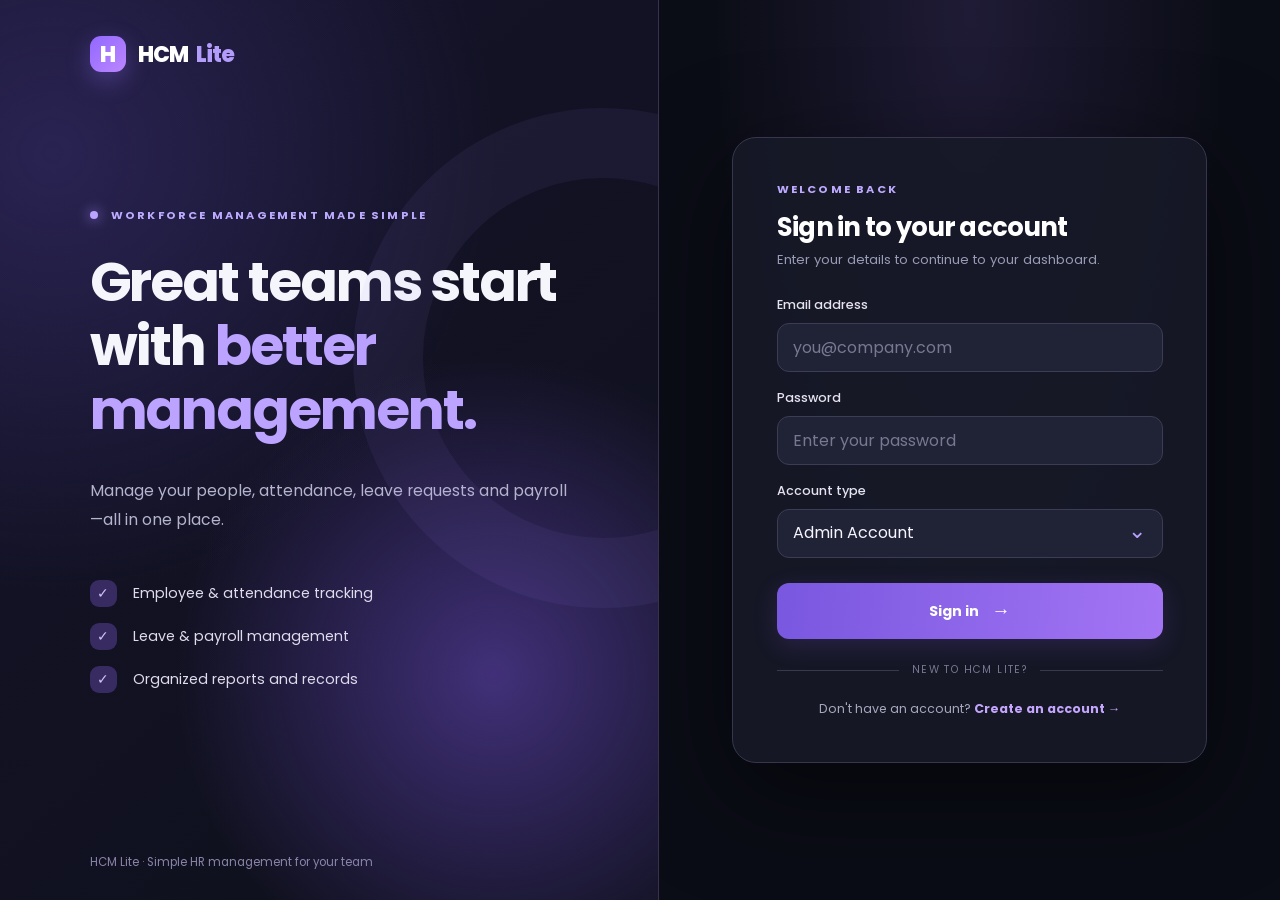
==== commit 42b7615e: "Revise index.html for sign-in page layout Updated the HTML structure for the sign-in page, including" ====
--- a/index.html
+++ b/index.html
@@ -1,53 +1,56 @@
-<!DOCTYPE html>
+<!doctype html>
 <html lang="en">
+
 <head>
-  <meta charset="UTF-8">
-  <meta name="viewport" content="width=device-width, initial-scale=1.0">
-  <title>HCM Lite | HR Management</title>
-  <link rel="stylesheet" href="style.css">
+    <meta charset="UTF-8">
+    <meta name="viewport" content="width=device-width,initial-scale=1">
+    <title>Sign In | HCM Lite</title>
+    <link rel="preconnect" href="https://fonts.googleapis.com">
+    <link rel="preconnect" href="https://fonts.gstatic.com" crossorigin>
+    <link href="https://fonts.googleapis.com/css2?family=Poppins:wght@400;500;600;700;800&display=swap"
+        rel="stylesheet">
+    <link rel="stylesheet" href="style.css">
 </head>
-<body>
-  <main class="container center">
-    <section class="auth-card">
-      <div class="logo">HCM</div>
-      <h1>HCM Lite</h1>
-      <p class="subtitle">Human Capital Management System</p>
 
-      <form id="setupForm" class="hidden">
-        <h2>First-time Company Setup</h2>
+<body class="auth-page">
+    <main class="auth-layout">
+        <aside class="auth-intro">
+            <div class="brand-mark"><span class="brand-icon">H</span> HCM <span class="brand-light">Lite</span></div>
+            <div class="eyebrow"><span class="live-dot"></span> WORKFORCE MANAGEMENT MADE SIMPLE</div>
+            <h1>Great teams start with <em>better management.</em></h1>
+            <p>Manage your people, attendance, leave requests and payroll—all in one place.</p>
+            <div class="feature-list">
+                <div><span>✓</span> Employee & attendance tracking</div>
+                <div><span>✓</span> Leave & payroll management</div>
+                <div><span>✓</span> Organized reports and records</div>
+            </div>
+            <div class="auth-foot">HCM Lite · Simple HR management for your team</div>
+        </aside>
+        <section class="auth-panel">
+            <div class="auth-card">
+                <div class="mobile-brand">HCM <span>Lite</span></div>
+                <div class="auth-eyebrow">WELCOME BACK</div>
+                <h2>Sign in to your account</h2>
+                <p class="subtitle">Enter your details to continue to your dashboard.</p>
+                <form id="loginForm"><label for="email">Email address</label><input id="email" type="email"
+                        autocomplete="username" placeholder="you@company.com" required><label
+                        for="password">Password</label><input id="password" type="password"
+                        autocomplete="current-password" placeholder="Enter your password" required><label
+                        for="loginRole">Account type</label>
+                    <div class="select-holder"><select id="loginRole" required>
+                            <option value="admin">Admin Account</option>
+                            <option value="employee">Employee Account</option>
+                        </select></div><button type="submit" class="primary-action">Sign in <span
+                            aria-hidden="true">→</span></button>
+                </form>
+                <p id="message" role="status" aria-live="polite"></p>
+                <div class="auth-divider"><span>NEW TO HCM LITE?</span></div>
+                <p class="auth-switch">Don't have an account? <a href="signup.html">Create an account →</a></p>
+            </div>
+        </section>
+    </main>
+    <script src="storage.js"></script>
+    <script src="app.js"></script>
+</body>
 
-        <label for="companyName">Company name</label>
-        <input id="companyName" required placeholder="Enter company name">
-
-        <label for="adminName">Admin full name</label>
-        <input id="adminName" required placeholder="Enter your name">
-
-        <label for="adminEmail">Admin email</label>
-        <input id="adminEmail" type="email" required placeholder="admin@example.com">
-
-        <label for="adminPassword">Password</label>
-        <input id="adminPassword" type="password" minlength="6" required>
-
-        <button type="submit">Create Company</button>
-      </form>
-
-      <form id="loginForm" class="hidden">
-        <h2>Welcome Back</h2>
-
-        <label for="email">Email address</label>
-        <input id="email" type="email" required placeholder="Enter email">
-
-        <label for="password">Password</label>
-        <input id="password" type="password" required placeholder="Enter password">
-
-        <button type="submit">Login</button>
-      </form>
-
-      <p id="message" role="status"></p>
-    </section>
-  </main>
-
-  <script src="storage.js"></script>
-  <script src="app.js"></script>
-</body>
 </html>
--- a/style.css
+++ b/style.css
@@ -1,775 +1,162 @@
-/* HCM Lite — Midnight glass UI (Poppins) · all class names unchanged */
-@import url("https://fonts.googleapis.com/css2?family=Poppins:wght@400;500;600;700&display=swap");
+/* HCM Lite — responsive stylesheet */
+:root{font-family:Inter,system-ui,-apple-system,"Segoe UI",sans-serif;color:#172338;background:#f3f6fb;font-synthesis:none}*{box-sizing:border-box}body{margin:0;line-height:1.5}h1,h2,h3,h4{line-height:1.25;color:#152341}h1{font-size:clamp(1.7rem,3vw,2.3rem)}h2{font-size:1.24rem}button,input,select,textarea{font:inherit}button{border:0;border-radius:9px;background:#304ad7;color:#fff;padding:10px 16px;cursor:pointer;font-weight:600}button:hover{filter:brightness(.94)}button:disabled{opacity:.45;cursor:not-allowed}.btn-ghost{background:#edf1fd;color:#2944ad}.btn-in{background:#15803d}.btn-out{background:#bd3043}.btn-leave{background:#7048b7}.hidden,[hidden]{display:none!important}.container{max-width:1160px;margin:0 auto;padding:30px 20px}.center{display:grid;min-height:100vh;place-items:center}.auth-card,.card{background:#fff;border:1px solid #e0e7f1;border-radius:16px;padding:25px;box-shadow:0 6px 24px #1523410a}.auth-card{width:min(100%,430px)}.auth-card h1,.auth-card>.subtitle,.auth-card>.logo{text-align:center}.logo{display:grid;place-items:center;width:70px;height:70px;border-radius:16px;background:#304ad7;color:white;font-weight:800;font-size:24px;margin:0 auto 12px}.subtitle{color:#68758a;margin-top:5px;margin-bottom:24px}form label{display:block;font-weight:600;font-size:.93rem;margin:12px 0 5px}input:not([type=checkbox]):not([type=file]),select,textarea{width:100%;border:1px solid #ced7e4;border-radius:9px;padding:10px 12px;color:#172338;background:#fff;min-width:0}input:focus,select:focus,textarea:focus{outline:2px solid #9aaaff;outline-offset:1px}textarea{min-height:105px;resize:vertical}form>button{margin-top:16px}.grid,.form-grid{display:grid;grid-template-columns:repeat(auto-fit,minmax(190px,1fr));gap:15px}.grid{margin:18px 0 25px}.form-grid label{margin-top:0}.card{margin:20px 0}.stat{border-radius:14px;background:white;border:1px solid #dce4f0;padding:19px}.stat span{display:block;color:#69758a}.stat strong{display:block;margin-top:10px;font-size:2rem;color:#304ad7}.s-in strong{color:#15803d}.s-late strong{color:#be7220}.s-leave strong{color:#7048b7}.toolbar,.row-actions,.attendance-actions,.checks{display:flex;align-items:end;gap:12px;flex-wrap:wrap}.toolbar>div{flex:1;min-width:180px}.row-actions{margin-top:12px}.emp-card{padding:15px 0;border-bottom:1px solid #e4e9f0}.rec{padding:10px 14px;margin:7px 0;border-radius:8px;background:#f4f6fb}.rec.late,.tag-late{background:#fff2db;color:#965b12}.rec.half{background:#fff5e6}.rec.leave,.tag-leave{background:#f0eafb;color:#623a9c}.tag{display:inline-block;border-radius:99px;padding:4px 10px;font-size:.78rem;background:#ecf1fb}.tag-present,.tag-paid{background:#dcfce7;color:#166534}.tag-absent,.tag-incomplete{background:#ffe4e6;color:#9f1239}.tag-pending{background:#fef3c7;color:#92400e}.nav{background:#172b53;color:white}.nav-inner{max-width:1160px;margin:auto;display:flex;align-items:center;gap:20px;padding:13px 20px}.nav-brand{font-size:1.1rem;font-weight:800;overflow-wrap:anywhere}.nav-links{margin-left:auto;display:flex;align-items:center;gap:12px}.nav-links a{color:#dce7ff;text-decoration:none;padding:8px}.nav-links a.active{color:white;text-decoration:underline}.nav-links button{background:#374b71}#navToggle{display:none}.table-wrap{width:100%;overflow:auto}table{border-collapse:collapse;width:100%;font-size:.92rem}th,td{text-align:left;padding:10px;border-bottom:1px solid #e0e7f1;white-space:nowrap}th{background:#f0f4fa;color:#36445b}.slip{border:1px solid #cfd9e8;background:white;padding:25px;margin:22px 0;max-width:850px}.slip-head,.slip-net{display:flex;justify-content:space-between;gap:15px}.slip-title{display:grid;text-align:right}.slip-info{display:grid;grid-template-columns:repeat(2,minmax(0,1fr));gap:10px;margin:20px 0}.slip-info div span{color:#6b7280;display:block}.slip-cols{display:grid;grid-template-columns:1fr 1fr;gap:18px}.slip-chips{display:flex;gap:7px;flex-wrap:wrap;margin:20px 0}.slip-net{padding:15px;background:#edf1fd;border-radius:8px}.slip-pay,.slip-sign{margin-top:20px}.slip-sign{display:flex;justify-content:space-between;gap:15px;padding-top:30px}.slip-sign div{border-top:1px solid #777;padding-top:7px}.slip-note{color:#805513}#message.error{color:#b91c1c}#message.success{color:#15803d}#message, [id$=Message]{margin-top:13px} @media(max-width:700px){.container{padding:18px 12px}.card,.auth-card{padding:16px}.slip-cols,.slip-info{grid-template-columns:1fr}.nav-inner{flex-wrap:wrap}#navToggle{display:block;margin-left:auto}.nav-links{display:none;width:100%;flex-direction:column;align-items:stretch;margin:0}.nav-links.open{display:flex}.nav-links a{display:block}}@media print{body{background:white}.nav,.toolbar,.row-actions,button,form,.card:not(:has(.slip)),h1,.subtitle{display:none!important}.container{padding:0;max-width:none}.card{padding:0;border:0;box-shadow:none}.slip{border:0;margin:0;max-width:none}}
 
+/* =====================================================
+   HCM Lite — Black UI theme
+   Consistent dark surfaces across every page.
+   ===================================================== */
 :root {
-  --bg: #090c1b;
-  --card: rgba(255, 255, 255, 0.05);
-  --card-solid: #131834;
-  --text: #eef0ff;
-  --muted: #8d95bd;
-  --line: rgba(255, 255, 255, 0.09);
-  --ink: #eef0ff;
-  --ink-hover: #ffffff;
-  --accent: #7c6cff;
-  --accent-2: #22d3ee;
-  --accent-soft: rgba(124, 108, 255, 0.16);
-  --in: rgba(52, 211, 153, 0.16);
-  --in-t: #6ee7b7;
-  --in-h: rgba(52, 211, 153, 0.28);
-  --out: rgba(251, 113, 133, 0.16);
-  --out-t: #fda4af;
-  --out-h: rgba(251, 113, 133, 0.28);
-  --leave: rgba(251, 191, 36, 0.16);
-  --leave-t: #fcd34d;
-  --leave-h: rgba(251, 191, 36, 0.28);
-  --late: rgba(250, 204, 21, 0.16);
-  --late-t: #fde047;
-  --radius: 22px;
-  --shadow-sm: 0 1px 0 rgba(255, 255, 255, 0.04) inset, 0 8px 24px rgba(0, 0, 0, 0.25);
-  --shadow-md: 0 1px 0 rgba(255, 255, 255, 0.06) inset, 0 24px 60px rgba(0, 0, 0, 0.45);
+  color-scheme: dark;
+  --bg: #08090d;
+  --surface: #12141b;
+  --surface-raised: #191c25;
+  --surface-hover: #232735;
+  --border: #303542;
+  --text: #f4f6fb;
+  --muted: #a3adbf;
+  --accent: #8b8bff;
+  --accent-hover: #a4a3ff;
+  --green: #6fe0aa;
+  --orange: #ffc077;
+  --red: #ff8698;
+  --purple: #c3a5ff;
+  background: var(--bg);
+  color: var(--text);
 }
-* {
-  margin: 0;
-  padding: 0;
-  box-sizing: border-box;
+html { background: var(--bg); }
+body {
+  background: radial-gradient(ellipse 700px 430px at 50% -230px, #20223b 0%, transparent 85%), var(--bg);
+  color: var(--text);
+  min-height: 100vh;
 }
-[hidden],
-.hidden {
-  display: none !important;
+h1,h2,h3,h4 { color: var(--text); }
+a { color: var(--accent-hover); }
+a:hover { color: #d0cfff; }
+.subtitle, .stat span, .slip-info div span { color: var(--muted); }
+.auth-card,.card {
+  background: var(--surface);
+  border: 1px solid var(--border);
+  box-shadow: 0 12px 45px #0005;
+}
+.auth-card { box-shadow: 0 26px 90px #0009; }
+.logo {
+  background: linear-gradient(135deg, #6262f5, #9b62df);
+  color: #fff;
+  box-shadow: 0 8px 30px #7366ee40;
+}
+button { background: #7777ee; color: #fff; transition: background .2s, transform .2s; }
+button:not(:disabled):hover { background: #9493fc; filter: none; }
+button:not(:disabled):active { transform: translateY(1px); }
+button:focus-visible, a:focus-visible { outline: 2px solid var(--accent); outline-offset: 3px; }
+.btn-ghost { background: #282c40; color: #dedfff; border: 1px solid #414660; }
+.btn-ghost:not(:disabled):hover { background: #343a55; }
+.btn-in { background: #146b4a; color: #e5fff3; }
+.btn-in:not(:disabled):hover { background: #1b8960; }
+.btn-out { background: #802b42; color: #fff1f2; }
+.btn-out:not(:disabled):hover { background: #a83a55; }
+.btn-leave { background: #6545a5; }
+.btn-leave:not(:disabled):hover { background: #825bc8; }
+input:not([type=checkbox]):not([type=file]),select,textarea {
+  background: #1a1d27;
+  color: var(--text);
+  border: 1px solid #3b4151;
+}
+input::placeholder,textarea::placeholder { color: #8994aa; opacity: 1; }
+input:focus,select:focus,textarea:focus { outline: 2px solid #8686fa; outline-offset: 1px; border-color: #9291ff; }
+input[type="checkbox"] { accent-color: #8686fa; }
+input[type="file"] { color: var(--muted); max-width: 100%; }
+input[type="file"]::file-selector-button { background: #282c40; color: #fff; border: 1px solid var(--border); border-radius: 7px; padding: 8px; cursor: pointer; }
+.stat { background: var(--surface-raised); border: 1px solid var(--border); }
+.stat strong { color: var(--accent-hover); }
+.s-in strong { color: var(--green); }
+.s-late strong { color: var(--orange); }
+.s-leave strong { color: var(--purple); }
+.emp-card { border-bottom-color: var(--border); }
+.emp-card p[style] { color: var(--muted) !important; }
+.rec { background: #202430; color: var(--text); border: 1px solid var(--border); }
+.rec.late,.tag-late { background: #47321e; color: #ffd5a0; }
+.rec.half { background: #3d321f; color: #f5d3a2; }
+.rec.leave,.tag-leave { background: #342945; color: #dec9ff; }
+.tag { background: #2a3141; color: #e4e9f5; }
+.tag-present,.tag-paid { background: #1b4033; color: #a7f5cc; }
+.tag-absent,.tag-incomplete { background: #49262d; color: #ffb0bd; }
+.tag-pending { background: #493a22; color: #f6d693; }
+.nav { background: #11131a; border-bottom: 1px solid var(--border); }
+.nav-brand { color: #fff; }
+.nav-links a { color: #b9c2d4; border-radius: 8px; }
+.nav-links a:hover,.nav-links a.active { color: #fff; background: #272b3b; text-decoration: none; }
+.nav-links button { background: #292d3e; }
+.nav-links button:hover { background: #393e56; }
+.table-wrap { border: 1px solid var(--border); border-radius: 11px; }
+table { color: var(--text); }
+th,td { border-bottom: 1px solid var(--border); }
+th { background: #202430; color: #cbd3e4; }
+tbody tr:hover { background: #1e2230; }
+.slip { background: #161922; color: var(--text); border: 1px solid var(--border); border-radius: 12px; }
+.slip-net { background: #292b49; color: #fff; }
+.slip-sign div { border-top-color: #8993a6; }
+.slip-note { color: #ffcd83; }
+#message.error { color: var(--red); }
+#message.success { color: var(--green); }
+#leaveList > section { border-color: var(--border) !important; background: var(--surface-raised); }
+#leaveMessage[style*="220, 38, 38"] { color: var(--red) !important; }
+#leaveMessage[style*="21, 128, 61"] { color: var(--green) !important; }
+::selection { background: #6c66c5; color: #fff; }
+@media print {
+  :root { color-scheme: light; --text: #111827; --muted: #4b5563; --border: #ddd; }
+  html,body { background: #fff !important; color: #111 !important; }
+  .slip,.slip * { color: #111 !important; background: white !important; box-shadow: none !important; }
+  .slip { border: 0 !important; }
+  .slip-net { border: 1px solid #bbb; }
 }
 
-body {
-  font-family: "Poppins", system-ui, "Segoe UI", Arial, sans-serif;
-  background:
-    radial-gradient(800px 500px at 90% -10%, rgba(124, 108, 255, 0.35), transparent 60%),
-    radial-gradient(700px 480px at -10% 10%, rgba(34, 211, 238, 0.2), transparent 60%),
-    radial-gradient(600px 400px at 50% 110%, rgba(236, 72, 153, 0.14), transparent 60%),
-    var(--bg);
-  background-attachment: fixed;
-  color: var(--text);
-  line-height: 1.6;
-  min-height: 100vh;
-  color-scheme: dark;
-  -webkit-font-smoothing: antialiased;
-}
-input,
-select,
-textarea,
-button,
-table {
-  font-family: inherit;
-}
-.container {
-  width: 100%;
-  max-width: 1100px;
-  margin: 0 auto;
-  padding: 28px 18px 64px;
-}
-.container.center {
-  min-height: 100vh;
-  display: flex;
-  align-items: center;
-  justify-content: center;
-}
-
-h1 {
-  font-size: clamp(26px, 4.4vw, 38px);
-  font-weight: 700;
-  letter-spacing: -0.02em;
-  line-height: 1.2;
-  margin-bottom: 6px;
-  background: linear-gradient(90deg, #ffffff, #c4bcff 60%, #7be8fb);
-  -webkit-background-clip: text;
-  background-clip: text;
-  -webkit-text-fill-color: transparent;
-}
-h2 {
-  font-size: 20px;
-  font-weight: 600;
-  letter-spacing: -0.01em;
-  margin-bottom: 16px;
-}
-h3 {
-  font-size: 17px;
-  font-weight: 600;
-  margin-bottom: 6px;
-}
-.subtitle {
-  color: var(--muted);
-  margin-bottom: 22px;
-}
-
-.card,
-.auth-card {
-  background: var(--card);
-  backdrop-filter: blur(18px);
-  -webkit-backdrop-filter: blur(18px);
-  border: 1px solid var(--line);
-  border-radius: var(--radius);
-  padding: 26px;
-  width: 100%;
-  margin-bottom: 20px;
-  box-shadow: var(--shadow-sm);
-}
-.auth-card {
-  max-width: 440px;
-  padding: 40px 34px;
-  border-radius: 30px;
-  box-shadow: var(--shadow-md);
-}
-.logo {
-  width: 89px;
-  height: 79px;
-  background: linear-gradient(135deg, var(--accent), var(--accent-2));
-  color: #fff;
-  border-radius: 17px;
-  display: grid;
-  place-items: center;
-  font-weight: 700;
-  font-size: 23px;
-  margin-bottom: 20px;
-  box-shadow: 0 12px 34px rgba(124, 108, 255, 0.55);
-}
-
-/* Navigation */
-.nav {
-  background: rgba(9, 12, 27, 0.7);
-  backdrop-filter: blur(18px);
-  -webkit-backdrop-filter: blur(18px);
-  color: #fff;
-  position: sticky;
-  top: 0;
-  z-index: 20;
-  border-bottom: 1px solid var(--line);
-}
-.nav-inner {
-  max-width: 1100px;
-  margin: 0 auto;
-  padding: 12px 18px;
-  display: flex;
-  align-items: center;
-  gap: 14px;
-  flex-wrap: wrap;
-}
-.nav-brand {
-  font-weight: 700;
-  font-size: 18px;
-  letter-spacing: -0.01em;
-  flex: 1;
-}
-.nav-links {
-  display: flex;
-  gap: 4px;
-  align-items: center;
-  flex-wrap: wrap;
-}
-.nav a {
-  color: var(--muted);
-  text-decoration: none;
-  padding: 8px 15px;
-  border-radius: 999px;
-  font-size: 14px;
-  font-weight: 500;
-  transition: background 0.2s, color 0.2s;
-}
-.nav a:hover {
-  background: rgba(255, 255, 255, 0.07);
-  color: #fff;
-}
-.nav a.active {
-  background: linear-gradient(135deg, var(--accent), #5b8cff);
-  color: #fff;
-  box-shadow: 0 8px 22px rgba(124, 108, 255, 0.5);
-}
-.nav button {
-  margin: 0 0 0 6px;
-  padding: 8px 16px;
-  background: rgba(255, 255, 255, 0.08);
-  border: 1px solid var(--line);
-  color: #fff;
-  font-size: 14px;
-  border-radius: 999px;
-  box-shadow: none;
-}
-.nav button:hover {
-  background: rgba(255, 255, 255, 0.16);
-  box-shadow: none;
-}
-#navToggle {
-  display: none;
-  background: transparent;
-  color: #fff;
-  border: 1px solid rgba(255, 255, 255, 0.25);
-}
-
-/* Forms */
-label {
-  display: block;
-  font-size: 13px;
-  font-weight: 500;
-  color: #b5bbdc;
-  margin: 16px 0 7px;
-}
-input,
-select,
-textarea {
-  width: 100%;
-  padding: 12px 14px;
-  border: 1.5px solid var(--line);
-  border-radius: 12px;
-  font: inherit;
-  font-size: 14.5px;
-  background: rgba(255, 255, 255, 0.05);
-  color: var(--text);
-  outline: none;
-  transition: border-color 0.2s, box-shadow 0.2s, background 0.2s;
-}
-select option {
-  background: var(--card-solid);
-  color: var(--text);
-}
-input::placeholder,
-textarea::placeholder {
-  color: #6b739c;
-}
-input:focus,
-select:focus,
-textarea:focus {
-  border-color: var(--accent);
-  background: rgba(124, 108, 255, 0.08);
-  box-shadow: 0 0 0 4px rgba(124, 108, 255, 0.2);
-}
-textarea {
-  min-height: 96px;
-  resize: vertical;
-}
-input[type="checkbox"] {
-  width: auto;
-  margin-right: 6px;
-  accent-color: var(--accent);
-}
-.form-grid {
-  display: grid;
-  gap: 0 18px;
-  grid-template-columns: repeat(auto-fit, minmax(220px, 1fr));
-}
-.checks {
-  display: flex;
-  flex-wrap: wrap;
-  gap: 8px 18px;
-  margin-top: 4px;
-}
-.checks label {
-  font-weight: 500;
-  color: var(--text);
-  margin: 0;
-}
-
-/* Buttons */
-button {
-  margin-top: 18px;
-  padding: 12px 22px;
-  border: 1px solid transparent;
-  border-radius: 12px;
-  background: linear-gradient(135deg, var(--accent), #5b8cff);
-  color: #fff;
-  font: inherit;
-  font-size: 14.5px;
-  font-weight: 600;
-  cursor: pointer;
-  box-shadow: 0 10px 26px rgba(124, 108, 255, 0.4);
-  transition: transform 0.15s, box-shadow 0.15s, filter 0.2s, background 0.2s;
-}
-button:hover {
-  filter: brightness(1.1);
-  box-shadow: 0 12px 32px rgba(124, 108, 255, 0.55);
-}
-button:active {
-  transform: translateY(1px) scale(0.99);
-}
-button:focus-visible,
-.nav a:focus-visible {
-  outline: 3px solid rgba(34, 211, 238, 0.6);
-  outline-offset: 2px;
-}
-button:disabled {
-  opacity: 0.4;
-  cursor: not-allowed;
-  box-shadow: none;
-  transform: none;
-  filter: none;
-}
-.btn-ghost {
-  background: rgba(255, 255, 255, 0.06);
-  color: var(--ink);
-  border-color: var(--line);
-  box-shadow: none;
-}
-.btn-ghost:hover {
-  background: rgba(255, 255, 255, 0.12);
-  box-shadow: none;
-  filter: none;
-}
-.btn-in,
-#checkInBtn {
-  background: var(--in);
-  color: var(--in-t);
-  border-color: rgba(52, 211, 153, 0.35);
-  box-shadow: 0 10px 28px rgba(52, 211, 153, 0.14);
-}
-.btn-in:hover:not(:disabled),
-#checkInBtn:hover:not(:disabled) {
-  background: var(--in-h);
-  box-shadow: 0 12px 34px rgba(52, 211, 153, 0.3);
-  filter: none;
-}
-.btn-out,
-#checkOutBtn {
-  background: var(--out);
-  color: var(--out-t);
-  border-color: rgba(251, 113, 133, 0.35);
-  box-shadow: 0 10px 28px rgba(251, 113, 133, 0.14);
-}
-.btn-out:hover:not(:disabled),
-#checkOutBtn:hover:not(:disabled) {
-  background: var(--out-h);
-  box-shadow: 0 12px 34px rgba(251, 113, 133, 0.3);
-  filter: none;
-}
-.btn-leave,
-#leaveForm button {
-  background: var(--leave);
-  color: var(--leave-t);
-  border-color: rgba(251, 191, 36, 0.35);
-  box-shadow: 0 10px 28px rgba(251, 191, 36, 0.12);
-}
-.btn-leave:hover,
-#leaveForm button:hover {
-  background: var(--leave-h);
-  box-shadow: 0 12px 34px rgba(251, 191, 36, 0.28);
-  filter: none;
-}
-.attendance-actions {
-  display: flex;
-  gap: 14px;
-}
-.attendance-actions button {
-  flex: 1;
-  padding: 22px;
-  font-size: 18px;
-  border-radius: 20px;
-}
-.row-actions {
-  display: flex;
-  gap: 8px;
-  flex-wrap: wrap;
-}
-.row-actions button {
-  margin-top: 12px;
-  padding: 8px 16px;
-  font-size: 13.5px;
-  border-radius: 10px;
-}
-
-p[role="status"] {
-  min-height: 1.2em;
-  margin-top: 12px;
-  font-size: 14px;
-  color: var(--muted);
-}
-#message.error {
-  color: #fb7185;
-}
-#message.success {
-  color: #34d399;
-}
-
-/* Stats */
-.grid {
-  display: grid;
-  gap: 14px;
-  grid-template-columns: repeat(auto-fit, minmax(160px, 1fr));
-  margin-bottom: 20px;
-}
-.stat {
-  background: var(--card);
-  backdrop-filter: blur(18px);
-  -webkit-backdrop-filter: blur(18px);
-  border: 1px solid var(--line);
-  border-radius: var(--radius);
-  padding: 20px;
-  box-shadow: var(--shadow-sm);
-}
-.stat span {
-  display: block;
-  font-size: 13px;
-  font-weight: 500;
-  color: var(--muted);
-}
-.stat strong {
-  font-size: 34px;
-  font-weight: 700;
-  letter-spacing: -0.02em;
-  line-height: 1.3;
-}
-.stat.s-in {
-  background: linear-gradient(145deg, rgba(52, 211, 153, 0.22), rgba(52, 211, 153, 0.05));
-  color: var(--in-t);
-  border-color: rgba(52, 211, 153, 0.3);
-}
-.stat.s-in span {
-  color: var(--in-t);
-}
-.stat.s-late {
-  background: linear-gradient(145deg, rgba(250, 204, 21, 0.22), rgba(250, 204, 21, 0.05));
-  color: var(--late-t);
-  border-color: rgba(250, 204, 21, 0.3);
-}
-.stat.s-late span {
-  color: var(--late-t);
-}
-.stat.s-leave {
-  background: linear-gradient(145deg, rgba(251, 146, 60, 0.24), rgba(251, 146, 60, 0.05));
-  color: var(--leave-t);
-  border-color: rgba(251, 146, 60, 0.3);
-}
-.stat.s-leave span {
-  color: var(--leave-t);
-}
-
-/* Lists / rows */
-.emp-card,
-#leaveList section {
-  border: 1px solid var(--line);
-  border-radius: 18px;
-  padding: 18px;
-  margin-top: 14px;
-  background: rgba(255, 255, 255, 0.03);
-  transition: border-color 0.2s, background 0.2s;
-}
-.emp-card:hover,
-#leaveList section:hover {
-  background: rgba(124, 108, 255, 0.08);
-  border-color: rgba(124, 108, 255, 0.4);
-}
-.rec {
-  padding: 12px 16px;
-  margin: 10px 0;
-  border: 1px solid var(--line);
-  border-left: 5px solid #5b6290;
-  border-radius: 12px;
-  overflow-wrap: anywhere;
-  background: rgba(255, 255, 255, 0.04);
-}
-.rec.present {
-  border-left-color: #34d399;
-  background: rgba(52, 211, 153, 0.09);
-}
-.rec.late {
-  border-left-color: #facc15;
-  background: rgba(250, 204, 21, 0.09);
-}
-.rec.half {
-  border-left-color: #8d95bd;
-  background: rgba(141, 149, 189, 0.1);
-}
-.rec.leave {
-  border-left-color: #fb923c;
-  background: rgba(251, 146, 60, 0.1);
-}
-
-/* Tables */
-.table-wrap {
-  overflow-x: auto;
-  margin-top: 12px;
-  border: 1px solid var(--line);
-  border-radius: 16px;
-  background: rgba(255, 255, 255, 0.02);
-}
-table {
-  width: 100%;
-  border-collapse: collapse;
-  font-size: 14px;
-}
-th,
-td {
-  padding: 13px 14px;
-  border-bottom: 1px solid var(--line);
-  text-align: left;
-  white-space: nowrap;
-}
-tbody tr:hover td {
-  background: rgba(124, 108, 255, 0.08);
-}
-tbody tr:last-child td {
-  border-bottom: none;
-}
-th {
-  background: rgba(255, 255, 255, 0.05);
-  font-size: 12.5px;
-  font-weight: 600;
-  color: var(--muted);
-}
-tfoot td {
-  font-weight: 700;
-  background: rgba(255, 255, 255, 0.05);
-}
-.tag {
-  display: inline-block;
-  padding: 3px 12px;
-  border-radius: 999px;
-  font-size: 12px;
-  font-weight: 600;
-  background: rgba(255, 255, 255, 0.1);
-  color: #c9cdea;
-}
-.tag-present {
-  background: var(--in);
-  color: var(--in-t);
-}
-.tag-late {
-  background: var(--late);
-  color: var(--late-t);
-}
-.tag-incomplete,
-.tag-absent {
-  background: var(--out);
-  color: var(--out-t);
-}
-.tag-leave {
-  background: var(--leave);
-  color: var(--leave-t);
-}
-.tag-paid {
-  background: var(--in);
-  color: var(--in-t);
-}
-.tag-pending {
-  background: var(--leave);
-  color: var(--leave-t);
-}
-.toolbar {
-  display: flex;
-  gap: 14px;
-  align-items: flex-end;
-  flex-wrap: wrap;
-}
-.toolbar > div {
-  flex: 1;
-  min-width: 180px;
-}
-.toolbar button {
-  margin-top: 0;
-}
-
-/* Salary slip */
-.slip {
-  background: linear-gradient(160deg, #181e45, #10142e);
-  color: var(--text);
-  border: 1px solid rgba(124, 108, 255, 0.35);
-  border-top: 6px solid var(--accent);
-  border-radius: 22px;
-  padding: 30px;
-  margin-top: 18px;
-  box-shadow: var(--shadow-md);
-}
-.slip-head {
-  display: flex;
-  justify-content: space-between;
-  gap: 12px;
-  flex-wrap: wrap;
-  border-bottom: 1px dashed rgba(255, 255, 255, 0.2);
-  padding-bottom: 16px;
-  margin-bottom: 18px;
-}
-.slip-head h3 {
-  font-size: 22px;
-  font-weight: 700;
-  margin: 0;
-}
-.slip-title {
-  text-align: right;
-}
-.slip-title strong {
-  display: block;
-  letter-spacing: 2px;
-  color: var(--accent-2);
-}
-.slip-info {
-  display: grid;
-  gap: 12px 18px;
-  grid-template-columns: repeat(auto-fit, minmax(200px, 1fr));
-  margin-bottom: 20px;
-  padding: 16px;
-  background: rgba(255, 255, 255, 0.05);
-  border-radius: 14px;
-}
-.slip-info div span {
-  display: block;
-  font-size: 11.5px;
-  font-weight: 500;
-  color: var(--muted);
-  text-transform: uppercase;
-  letter-spacing: 0.04em;
-}
-.slip-cols {
-  display: grid;
-  gap: 18px;
-  grid-template-columns: repeat(auto-fit, minmax(260px, 1fr));
-}
-.slip-cols h4 {
-  background: var(--accent-soft);
-  color: #c4bcff;
-  padding: 8px 12px;
-  border-radius: 10px;
-  margin-bottom: 4px;
-  font-size: 14px;
-  font-weight: 600;
-}
-.slip td {
-  white-space: normal;
-}
-.slip td:last-child {
-  text-align: right;
-  font-weight: 500;
-}
-.slip-chips {
-  display: flex;
-  flex-wrap: wrap;
-  gap: 8px;
-  margin: 18px 0;
-}
-.slip-net {
-  background: linear-gradient(135deg, var(--accent), #5b8cff 60%, var(--accent-2));
-  color: #fff;
-  border-radius: 18px;
-  padding: 20px 22px;
-  display: flex;
-  justify-content: space-between;
-  align-items: center;
-  gap: 10px;
-  flex-wrap: wrap;
-  font-size: 17px;
-  box-shadow: 0 16px 40px rgba(124, 108, 255, 0.45);
-}
-.slip-net strong {
-  font-size: 28px;
-  font-weight: 700;
-  letter-spacing: -0.01em;
-}
-.slip-pay {
-  border: 1.5px dashed rgba(255, 255, 255, 0.22);
-  border-radius: 14px;
-  padding: 16px;
-  margin-top: 18px;
-}
-.slip-sign {
-  display: grid;
-  grid-template-columns: 1fr 1fr;
-  gap: 40px;
-  margin-top: 48px;
-}
-.slip-sign div {
-  border-top: 1.5px solid rgba(255, 255, 255, 0.5);
-  padding-top: 8px;
-  font-size: 13px;
-  color: var(--muted);
-  text-align: center;
-}
-.slip-note {
-  color: var(--muted);
-  font-size: 13px;
-  margin-top: 14px;
-}
-
-/* Responsive */
-@media (max-width: 720px) {
-  #navToggle {
-    display: block;
-    margin: 0;
-    box-shadow: none;
-  }
-  .nav-links {
-    display: none;
-    width: 100%;
-    flex-direction: column;
-    align-items: stretch;
-    padding-bottom: 6px;
-  }
-  .nav-links.open {
-    display: flex;
-  }
-  .nav a {
-    border-radius: 12px;
-  }
-  .nav-links button {
-    width: 100%;
-    margin: 4px 0 0;
-    border-radius: 12px;
-  }
-  .card,
-  .auth-card {
-    padding: 20px;
-  }
-  .attendance-actions {
-    flex-direction: column;
-  }
-  .toolbar button,
-  .row-actions button {
-    width: 100%;
-  }
-  .slip {
-    padding: 18px;
-  }
-  .slip-title {
-    text-align: left;
-  }
-  .slip-sign {
-    gap: 16px;
-  }
-}
-
-@media (prefers-reduced-motion: reduce) {
-  * {
-    transition: none !important;
-  }
-}
-
-/* Print only the slip (white paper-friendly) */
-@media print {
-  body * {
-    visibility: hidden;
-  }
-  body {
-    background: #fff;
-  }
-  .slip,
-  .slip * {
-    visibility: visible;
-    color: #000 !important;
-  }
-  .slip {
-    position: absolute;
-    left: 0;
-    top: 0;
-    width: 100%;
-    background: #fff;
-    border: 2px solid #000;
-    box-shadow: none;
-  }
-  .slip-info {
-    background: #fff;
-  }
-  .slip-net {
-    background: #fff;
-    border: 2px solid #000;
-    box-shadow: none;
-  }
-  .slip-cols h4 {
-    background: #fff;
-    border-bottom: 1px solid #000;
-  }
-  .slip-sign div {
-    border-top-color: #000;
-  }
-}+/* Premium Poppins dark interface additions */
+@import url('https://fonts.googleapis.com/css2?family=Poppins:wght@400;500;600;700;800&display=swap');
+:root { font-family:'Poppins',sans-serif !important; --accent:#9573ff; --accent-hover:#b19aff; }
+body,button,input,select,textarea { font-family:'Poppins',sans-serif !important; }
+button, .nav-links a { transition: background-color .22s ease, transform .22s ease, box-shadow .22s ease, border-color .22s ease, color .22s ease !important; }
+button:not(:disabled):hover { transform: translateY(-3px); box-shadow: 0 10px 26px rgba(129,99,255,.30); }
+button:not(:disabled):active { transform:translateY(0); }
+button:focus-visible,select:focus-visible,input:focus-visible { outline:2px solid #b89fff;outline-offset:3px; }
+.auth-page { background:#090b14; }
+.auth-layout { display:grid; grid-template-columns:minmax(0,1.03fr) minmax(0,.97fr); min-height:100vh; }
+.auth-intro { position:relative; display:flex; flex-direction:column; justify-content:center; padding:clamp(34px,7vw,115px); overflow:hidden; background: radial-gradient(circle at 75% 75%,#413079 0%,transparent 38%),radial-gradient(circle at 8% 17%,#292352,transparent 46%),linear-gradient(140deg,#15132a,#10111f 75%);border-right:1px solid #38304d; }
+.auth-intro:after { content:'';position:absolute; width:360px;height:360px;right:-195px;top:12%; border-radius:50%;border:70px solid rgba(160,129,255,.065);pointer-events:none; }
+.brand-mark { position:absolute;top:36px;left:clamp(34px,7vw,115px);display:flex;align-items:center;gap:7px;font-weight:800;font-size:22px;letter-spacing:-.7px;color:#fff; }
+.brand-icon {background:linear-gradient(135deg,#9168ff,#bc86fe);width:36px;height:36px;display:grid;place-items:center;border-radius:11px;font-weight:800;color:#fff;margin-right:5px;box-shadow:0 8px 25px #9573ff55;}
+.brand-light,.mobile-brand span { color:#b49cfb; }
+.eyebrow,.auth-eyebrow { font-size:.70rem;font-weight:700;letter-spacing:2.2px;color:#bdaaff; }
+.live-dot { display:inline-block;width:8px;height:8px;border-radius:50%;background:#bca3ff;margin-right:9px;box-shadow:0 0 13px #aa8cff; }
+.auth-intro h1 { font-size:clamp(35px,4.3vw,65px);line-height:1.17;letter-spacing:-2.1px;max-width:660px;margin:26px 0 18px;font-weight:700; }
+.auth-intro h1 em {font-style:normal;color:#bba3ff;}
+.auth-intro>p { color:#b5b4ce;max-width:480px;line-height:1.85;font-size:.98rem; }
+.feature-list {display:grid;gap:16px;margin-top:30px;color:#e0dcee;font-size:.89rem;}
+.feature-list span {display:inline-grid;place-items:center;width:27px;height:27px;border-radius:9px;background:#372b61;color:#d4c2ff;margin-right:12px;font-weight:700;}
+.auth-foot { position:absolute;bottom:29px;font-size:.72rem;color:#8985aa; }
+.auth-panel {display:grid;place-items:center;padding:32px 22px;background:radial-gradient(ellipse at 50% 0%,#1f1b36 0%,#0b0d16 58%);}
+.auth-card {width:min(100%,475px);background:rgba(23,25,39,.9);border:1px solid #37364c;border-radius:24px;padding:clamp(27px,3.4vw,47px);box-shadow:0 30px 100px #0008;}
+.auth-card .mobile-brand {display:none;}
+.auth-card h2 {font-size:clamp(23px,2vw,29px);letter-spacing:-.7px;margin:13px 0 5px;color:#fff;}
+.auth-card .subtitle { font-size:.82rem;line-height:1.8;margin:0 0 24px;color:#999ab3;text-align:left; }
+.auth-card form label {color:#e5e3f1;font-size:.79rem;margin:17px 0 8px;font-weight:500;}
+.auth-card input:not([type=checkbox]),.auth-card select {height:49px;background:#202235;border:1px solid #3c3d55;border-radius:12px;color:#f6f5ff;padding:0 15px;box-shadow:none;}
+.auth-card input:not([type=checkbox]):focus,.auth-card select:focus {border-color:#af8dff;outline:2px solid #7d60bd77;outline-offset:1px;}
+.auth-card input::placeholder {color:#777992;}
+.auth-card select {appearance:none;cursor:pointer;padding-right:40px;}
+.select-holder {position:relative;}
+.select-holder:after {content:'⌄';position:absolute;right:17px;top:50%;transform:translateY(-58%);font-size:22px;color:#baa0ff;pointer-events:none;}
+.auth-card .primary-action {width:100%;display:flex;align-items:center;justify-content:center;gap:13px;margin-top:25px;padding:14px 20px;border-radius:12px;background:linear-gradient(95deg,#7957df,#a375f4);font-size:.87rem;font-weight:700;box-shadow:0 7px 24px #8054dd30;}
+.auth-card .primary-action:hover { background:linear-gradient(95deg,#946cf6,#bd95ff);box-shadow:0 14px 36px #9163f571;transform:translateY(-4px) scale(1.008);}
+.auth-card .primary-action span {font-size:19px;}
+.auth-switch {text-align:center;color:#a7a7bd;font-size:.78rem;margin:22px 0 0;}
+.auth-switch a {color:#c5a6ff;font-weight:700;text-decoration:none;}
+.auth-switch a:hover {color:#fff;text-decoration:underline;}
+.auth-divider {display:flex;align-items:center;gap:13px;margin-top:23px;color:#777892;font-size:.65rem;letter-spacing:1.4px;white-space:nowrap;}
+.auth-divider:before,.auth-divider:after {content:'';flex:1;height:1px;background:#38384e;}
+.role-note {background:#29213b;border:1px solid #504069;border-radius:10px;padding:12px 14px;color:#ccbee9;font-size:.75rem;line-height:1.7;margin-top:13px;}
+#message:not(:empty) {padding:12px 14px;border-radius:10px;font-size:.78rem;}
+#message.error:not(:empty) {background:#42232f;color:#ffb7cb;}
+#message.success:not(:empty) {background:#19382d;color:#a7f5cb;}
+@media(max-width:900px){.auth-layout{grid-template-columns:1fr}.auth-intro{display:none}.auth-panel{min-height:100vh}.auth-card .mobile-brand{display:block;font-size:1.5rem;font-weight:800;margin-bottom:27px;}}
+@media(max-width:480px){.auth-panel{padding:20px 12px}.auth-card{padding:25px 20px;border-radius:19px}.auth-card h2{font-size:24px;}}
+@media (prefers-reduced-motion:reduce){button,.nav-links a{transition:none!important;}}
